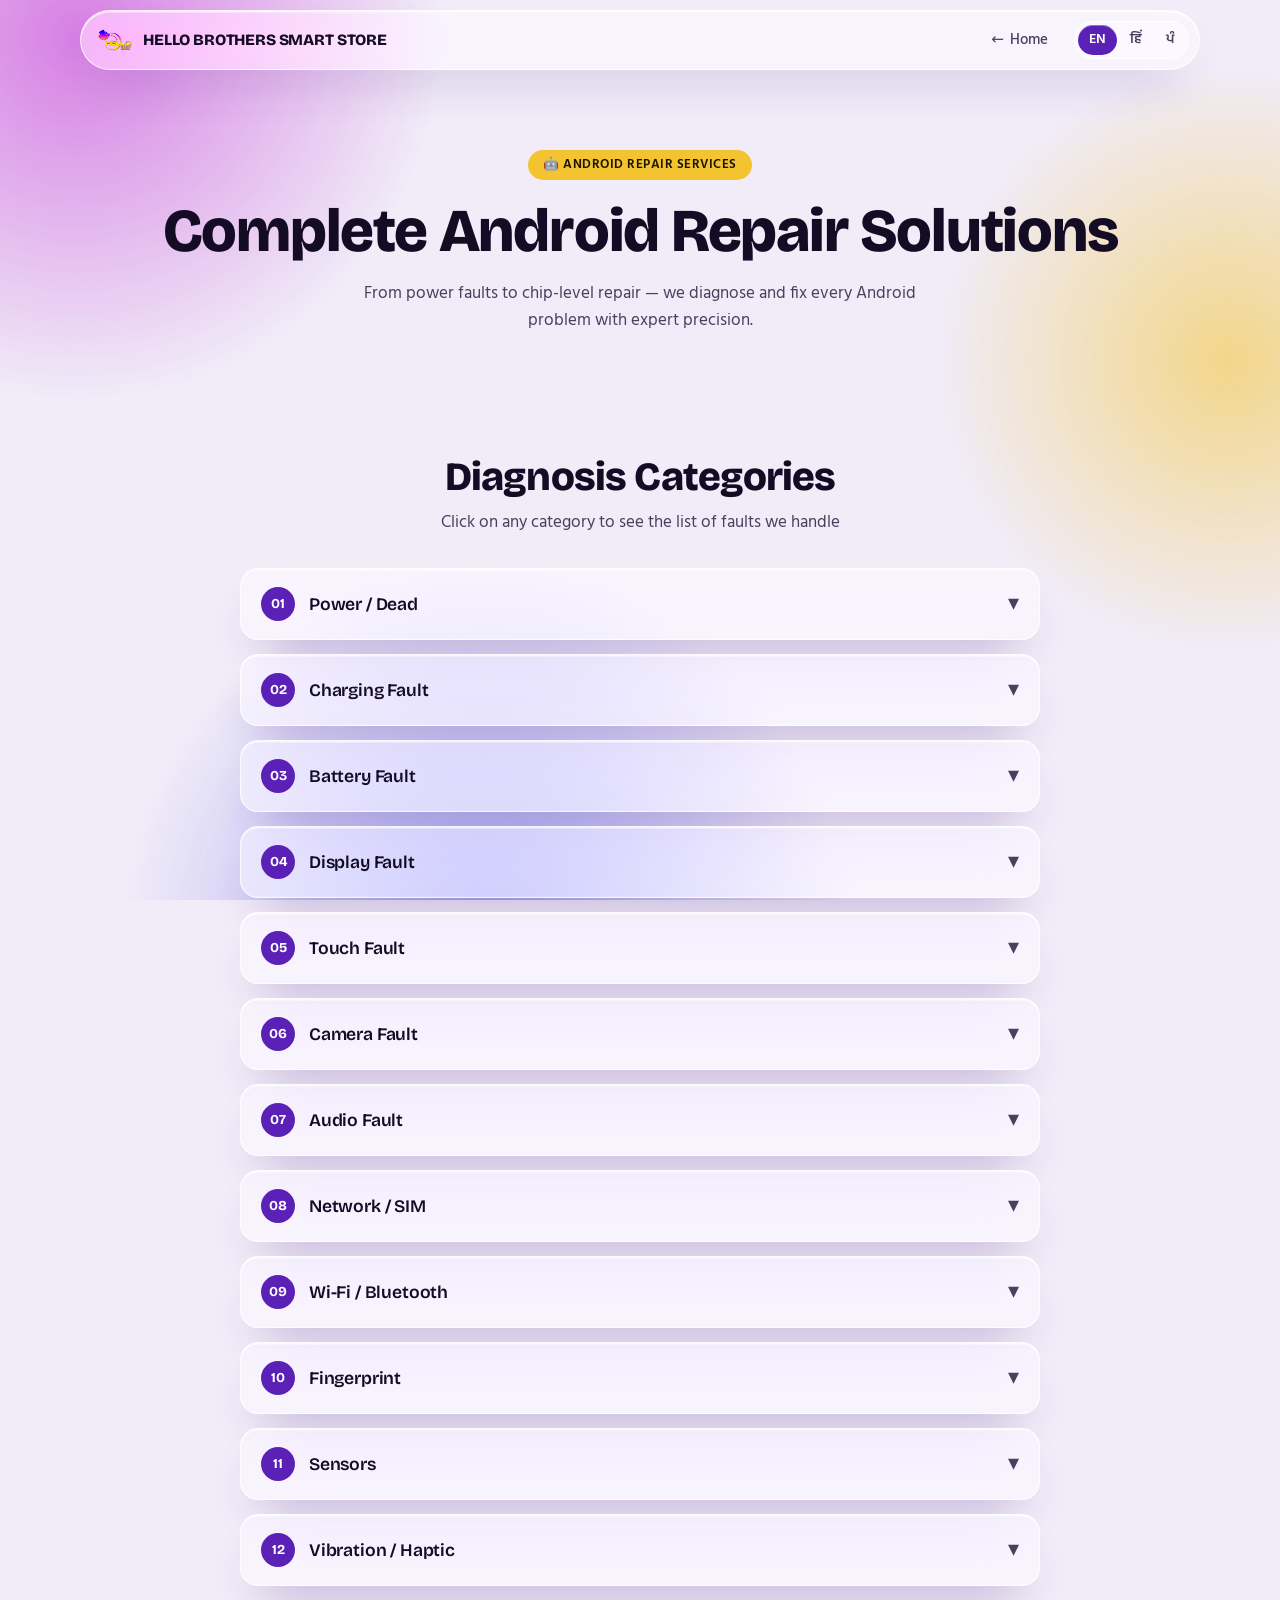
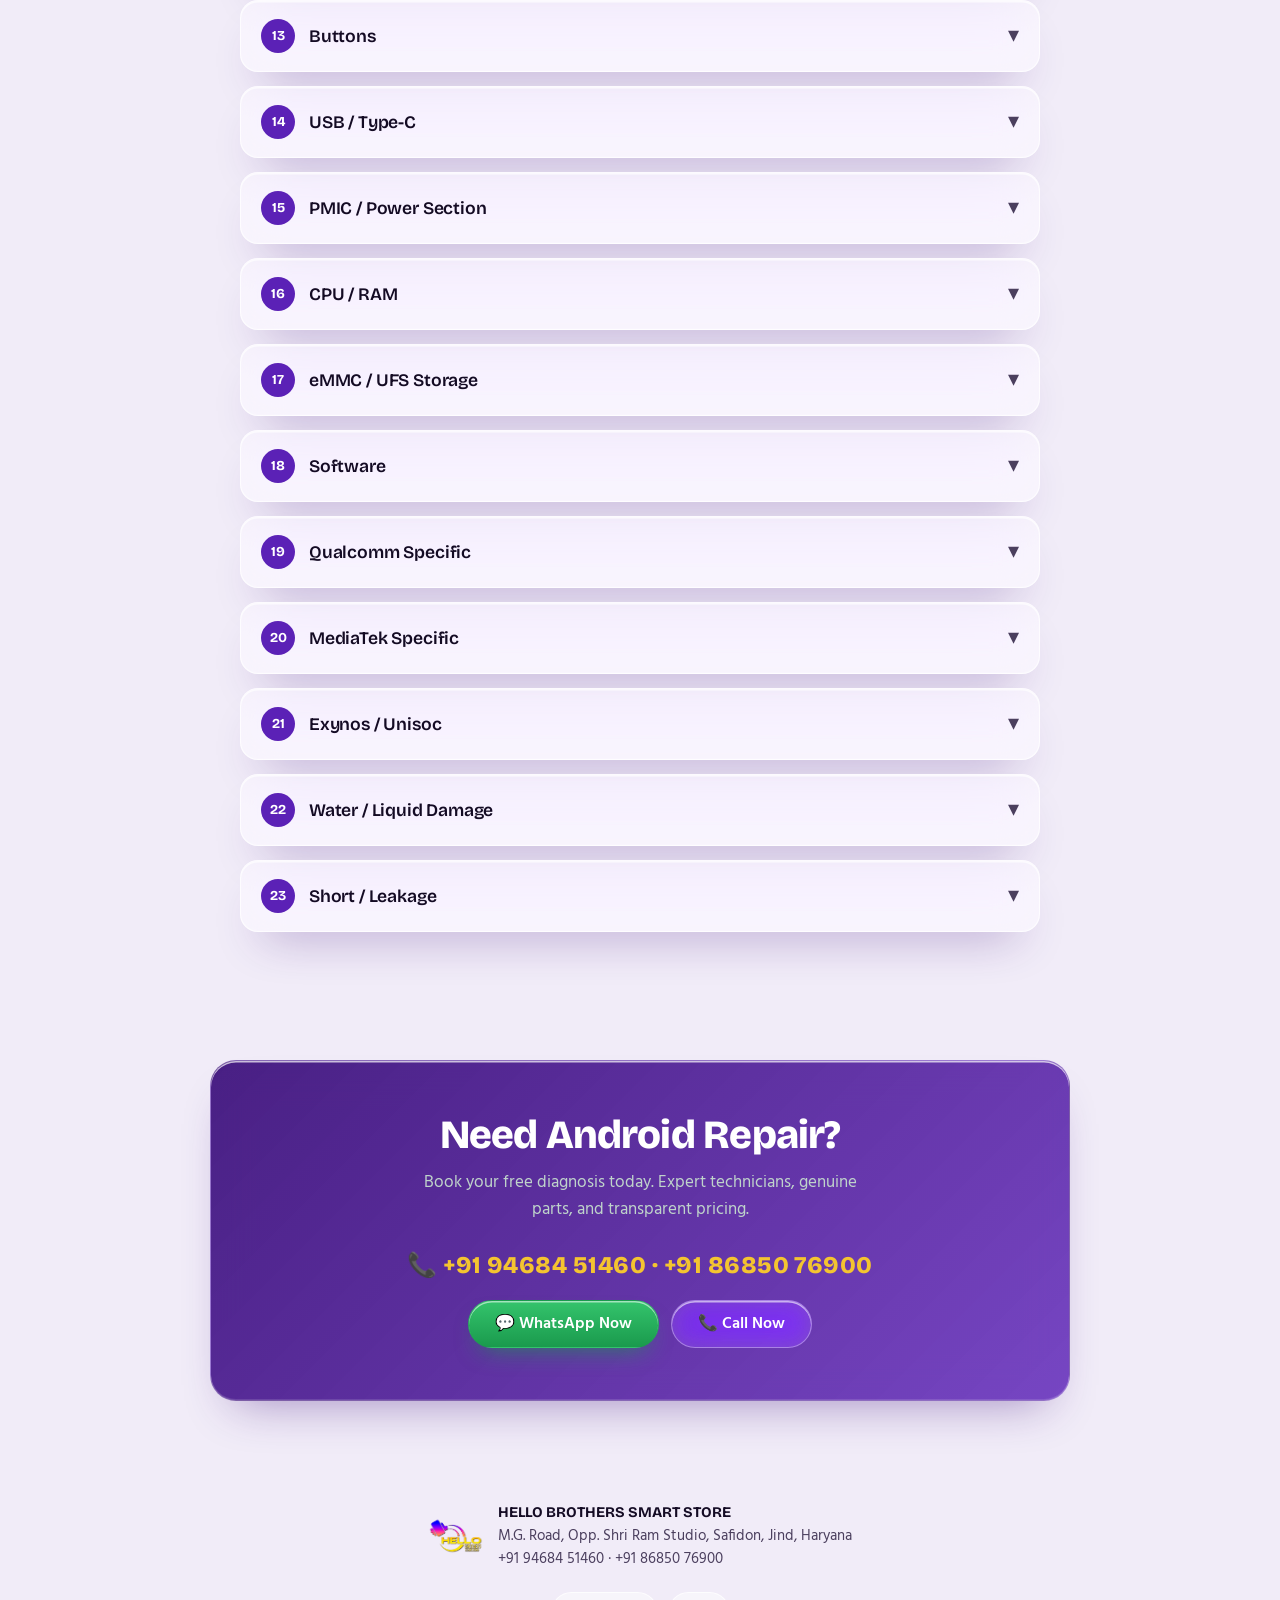
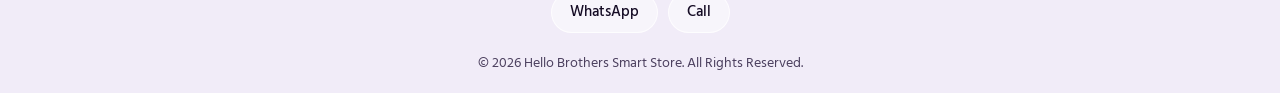
==== android-repair.html @ f12b34e3 "Hello Brothers Smart Store website Same style as shreesawriyasolutions.in, fully separate: own Supab" ====
<!DOCTYPE html>
<html lang="en">
<head>
<meta charset="UTF-8">
<meta name="viewport" content="width=device-width, initial-scale=1.0">

<!-- Primary SEO Meta Tags -->
<title>Android Phone Repair in Safidon | Hello Brothers Smart Store</title>
<meta name="description" content="Need Android phone repair in Safidon? We handle display, battery, motherboard, hardware and software issues at Hello Brothers Smart Store. Contact us today.">
<link rel="canonical" href="https://shreesawriyasolutions.github.io/hellobrothers-smartstore/android-repair.html">

<!-- Favicon & Icons -->
<link rel="icon" type="image/png" href="logo.png">
<link rel="apple-touch-icon" href="logo.png">

<!-- Open Graph / WhatsApp / Facebook Sharing -->
<meta property="og:type" content="website">
<meta property="og:site_name" content="Hello Brothers Smart Store">
<meta property="og:title" content="Android Phone Repair in Safidon | Hello Brothers Smart Store">
<meta property="og:description" content="Expert Android mobile repair in Safidon - Samsung, OnePlus, Xiaomi, Vivo, Oppo, Realme. Screen, battery, charging and chip-level motherboard fixes.">
<meta property="og:url" content="https://shreesawriyasolutions.github.io/hellobrothers-smartstore/android-repair.html">
<meta property="og:image" content="https://shreesawriyasolutions.github.io/hellobrothers-smartstore/logo.png">

<!-- Twitter Card -->
<meta name="twitter:card" content="summary_large_image">
<meta name="twitter:title" content="Android Phone Repair in Safidon | Hello Brothers Smart Store">
<meta name="twitter:description" content="Expert Android mobile repair in Safidon - Samsung, OnePlus, Xiaomi, Vivo, Oppo, Realme. Screen, battery, charging and chip-level motherboard fixes.">
<meta name="twitter:image" content="https://shreesawriyasolutions.github.io/hellobrothers-smartstore/logo.png">

<!-- LocalBusiness / Service Schema -->
<script type="application/ld+json">
{
  "@context": "https://schema.org",
  "@type": "LocalBusiness",
  "name": "Hello Brothers Smart Store",
  "url": "https://shreesawriyasolutions.github.io/hellobrothers-smartstore/android-repair.html",
  "logo": "https://shreesawriyasolutions.github.io/hellobrothers-smartstore/logo.png",
  "image": "https://shreesawriyasolutions.github.io/hellobrothers-smartstore/logo.png",
  "telephone": ["+919468451460", "+918685076900"],
  "description": "Professional Android smartphone repair in Safidon, Haryana. Specialising in AMOLED displays, battery replacements, charging ports, PMIC, CPU reballing, and chip-level motherboard repair for all Android brands.",
  "address": {
    "@type": "PostalAddress",
    "streetAddress": "M.G. Road, Opp. Shri Ram Studio",
    "addressLocality": "Safidon",
    "addressRegion": "Haryana",
    "addressCountry": "IN"
  },
  "openingHoursSpecification": [{
    "@type": "OpeningHoursSpecification",
    "dayOfWeek": ["Monday","Tuesday","Wednesday","Thursday","Friday","Saturday","Sunday"],
    "opens": "09:00",
    "closes": "20:00"
  }],
  "hasMap": "https://www.google.com/maps/search/?api=1&query=Hello%20Brothers%20Smart%20Store%20MG%20Road%20Safidon"
}
</script>

<link rel="preconnect" href="https://fonts.googleapis.com">
<link rel="preconnect" href="https://fonts.gstatic.com" crossorigin>
<link href="https://fonts.googleapis.com/css2?family=Bricolage+Grotesque:opsz,wght@12..96,600;12..96,800&family=Hind:wght@400;500;600&family=Noto+Sans+Gurmukhi:wght@400;600&display=swap" rel="stylesheet">
<link rel="stylesheet" href="theme.css">
<link rel="stylesheet" href="site.css">
</head>
<body>

<!-- NAVBAR -->
<nav class="navbar">
  <a href="/" class="logo">
    <img src="logo.png" alt="Hello Brothers Smart Store">
    <span>HELLO BROTHERS SMART STORE</span>
  </a>
  <a href="/" class="back-btn">← <span data-en="Home" data-hi="होम" data-pa="ਹੋਮ">Home</span></a>
  <div class="lang-switcher">
    <button onclick="setLang('en')" id="btn-en" class="lang-btn active">EN</button>
    <button onclick="setLang('hi')" id="btn-hi" class="lang-btn">हिं</button>
    <button onclick="setLang('pa')" id="btn-pa" class="lang-btn">ਪੰ</button>
  </div>
</nav>

<!-- HERO -->
<div class="hero">
  <span class="tag" data-en="🤖 ANDROID REPAIR SERVICES" data-hi="🤖 एंड्रॉयड रिपेयर सेवाएं" data-pa="🤖 ਐਂਡਰਾਇਡ ਰਿਪੇਅਰ ਸੇਵਾਵਾਂ">🤖 ANDROID REPAIR SERVICES</span>
  <h1 data-en="Complete Android Repair Solutions" data-hi="संपूर्ण एंड्रॉयड रिपेयर समाधान" data-pa="ਸੰਪੂਰਨ ਐਂਡਰਾਇਡ ਰਿਪੇਅਰ ਹੱਲ">Complete Android Repair Solutions</h1>
  <p data-en="From power faults to chip-level repair — we diagnose and fix every Android problem with expert precision." data-hi="पावर फॉल्ट से लेकर चिप-लेवल रिपेयर तक — हम हर एंड्रॉयड समस्या का निदान और समाधान विशेषज्ञ सटीकता से करते हैं।" data-pa="ਪਾਵਰ ਫਾਲਟ ਤੋਂ ਲੈ ਕੇ ਚਿਪ-ਲੈਵਲ ਰਿਪੇਅਰ ਤੱਕ — ਅਸੀਂ ਹਰ ਐਂਡਰਾਇਡ ਸਮੱਸਿਆ ਦਾ ਨਿਦਾਨ ਅਤੇ ਹੱਲ ਮਾਹਿਰ ਸ਼ੁੱਧਤਾ ਨਾਲ ਕਰਦੇ ਹਾਂ।">From power faults to chip-level repair — we diagnose and fix every Android problem with expert precision.</p>
</div>

<!-- DIAGNOSIS ACCORDION -->
<section>
  <h2 class="section-title" data-en="Diagnosis Categories" data-hi="डायग्नोसिस श्रेणियां" data-pa="ਡਾਇਗਨੋਸਿਸ ਸ਼੍ਰੇਣੀਆਂ">Diagnosis Categories</h2>
  <p class="section-sub" data-en="Click on any category to see the list of faults we handle" data-hi="किसी भी श्रेणी पर क्लिक करें और देखें कि हम कौन-कौन से फॉल्ट ठीक करते हैं" data-pa="ਕਿਸੇ ਵੀ ਸ਼੍ਰੇਣੀ 'ਤੇ ਕਲਿੱਕ ਕਰੋ ਅਤੇ ਦੇਖੋ ਕਿ ਅਸੀਂ ਕਿਹੜੇ ਫਾਲਟ ਠੀਕ ਕਰਦੇ ਹਾਂ">Click on any category to see the list of faults we handle</p>
  <div class="accordion-container">

    <!-- 1. POWER / DEAD -->
    <div class="acc-item">
      <div class="acc-header" onclick="toggleAcc(this)">
        <span class="acc-num">01</span>
        <h3 data-en="Power / Dead" data-hi="पावर / डेड" data-pa="ਪਾਵਰ / ਡੈੱਡ">Power / Dead</h3>
        <span class="acc-arrow">▼</span>
      </div>
      <div class="acc-body">
        <div class="acc-body-inner">
          <ul>
            <li data-en="Completely dead" data-hi="बिल्कुल डेड" data-pa="ਬਿਲਕੁਲ ਡੈੱਡ">Completely dead</li>
            <li data-en="No response on power button" data-hi="पावर बटन पर कोई रिस्पॉन्स नहीं" data-pa="ਪਾਵਰ ਬਟਨ 'ਤੇ ਕੋਈ ਜਵਾਬ ਨਹੀਂ">No response on power button</li>
            <li data-en="0.000A current" data-hi="0.000A करंट" data-pa="0.000A ਕਰੰਟ">0.000A current</li>
            <li data-en="High current" data-hi="हाई करंट" data-pa="ਹਾਈ ਕਰੰਟ">High current</li>
            <li data-en="Powers on then immediately off" data-hi="पावर-ऑन होकर तुरंत बंद" data-pa="ਪਾਵਰ-ਆਨ ਹੋ ਕੇ ਤੁਰੰਤ ਬੰਦ">Powers on then immediately off</li>
            <li data-en="Auto restart" data-hi="ऑटो रीस्टार्ट" data-pa="ਆਟੋ ਰੀਸਟਾਰਟ">Auto restart</li>
            <li data-en="Boot loop" data-hi="बूट लूप" data-pa="ਬੂਟ ਲੂਪ">Boot loop</li>
            <li data-en="Stuck on logo" data-hi="लोगो पर अटकना" data-pa="ਲੋਗੋ 'ਤੇ ਅਟਕਣਾ">Stuck on logo</li>
            <li data-en="Qualcomm 9008 / EDL mode" data-hi="क्वालकॉम 9008 / EDL मोड" data-pa="ਕੁਆਲਕਾਮ 9008 / EDL ਮੋਡ">Qualcomm 9008 / EDL mode</li>
            <li data-en="MTK BROM/Preloader fault" data-hi="MTK BROM/Preloader फॉल्ट" data-pa="MTK BROM/Preloader ਫਾਲਟ">MTK BROM/Preloader fault</li>
          </ul>
          <a href="https://wa.me/919468451460?text=Namaste%20Hello%20Brothers%20Smart%20Store%2C%20mujhe%20Android%20Power%20%2F%20Dead%20repair%20ke%20liye%20booking%20karni%20hai." target="_blank" class="book-btn" data-en="💬 Book Now" data-hi="💬 बुक करें" data-pa="💬 ਬੁੱਕ ਕਰੋ">💬 Book Now</a>
        </div>
      </div>
    </div>

    <!-- 2. CHARGING -->
    <div class="acc-item">
      <div class="acc-header" onclick="toggleAcc(this)">
        <span class="acc-num">02</span>
        <h3 data-en="Charging Fault" data-hi="चार्जिंग फॉल्ट" data-pa="ਚਾਰਜਿੰਗ ਫਾਲਟ">Charging Fault</h3>
        <span class="acc-arrow">▼</span>
      </div>
      <div class="acc-body">
        <div class="acc-body-inner">
          <ul>
            <li data-en="Not charging" data-hi="चार्जिंग नहीं" data-pa="ਚਾਰਜਿੰਗ ਨਹੀਂ">Not charging</li>
            <li data-en="Slow charging" data-hi="स्लो चार्जिंग" data-pa="ਹੌਲੀ ਚਾਰਜਿੰਗ">Slow charging</li>
            <li data-en="Fast charging not working" data-hi="फास्ट चार्जिंग नहीं" data-pa="ਫਾਸਟ ਚਾਰਜਿੰਗ ਨਹੀਂ">Fast charging not working</li>
            <li data-en="Charging % not increasing" data-hi="चार्जिंग प्रतिशत नहीं बढ़ना" data-pa="ਚਾਰਜਿੰਗ ਪ੍ਰਤੀਸ਼ਤ ਨਹੀਂ ਵਧਣਾ">Charging % not increasing</li>
            <li data-en="Shows charging but no current" data-hi="चार्जिंग दिखती है लेकिन करंट नहीं" data-pa="ਚਾਰਜਿੰਗ ਦਿਖਦੀ ਹੈ ਪਰ ਕਰੰਟ ਨਹੀਂ">Shows charging but no current</li>
            <li data-en="PC not detecting" data-hi="PC डिटेक्ट नहीं" data-pa="PC ਡਿਟੈਕਟ ਨਹੀਂ">PC not detecting</li>
            <li data-en="USB data not working" data-hi="USB डेटा काम नहीं" data-pa="USB ਡੇਟਾ ਕੰਮ ਨਹੀਂ">USB data not working</li>
            <li data-en="Charging IC / Type-C section fault" data-hi="चार्जिंग IC / Type-C सेक्शन फॉल्ट" data-pa="ਚਾਰਜਿੰਗ IC / Type-C ਸੈਕਸ਼ਨ ਫਾਲਟ">Charging IC / Type-C section fault</li>
          </ul>
          <a href="https://wa.me/919468451460?text=Namaste%20Hello%20Brothers%20Smart%20Store%2C%20mujhe%20Android%20Charging%20repair%20ke%20liye%20booking%20karni%20hai." target="_blank" class="book-btn">💬 Book Now</a>
        </div>
      </div>
    </div>

    <!-- 3. BATTERY -->
    <div class="acc-item">
      <div class="acc-header" onclick="toggleAcc(this)">
        <span class="acc-num">03</span>
        <h3 data-en="Battery Fault" data-hi="बैटरी फॉल्ट" data-pa="ਬੈਟਰੀ ਫਾਲਟ">Battery Fault</h3>
        <span class="acc-arrow">▼</span>
      </div>
      <div class="acc-body">
        <div class="acc-body-inner">
          <ul>
            <li data-en="Battery drains quickly" data-hi="बैटरी जल्दी खत्म" data-pa="ਬੈਟਰੀ ਜਲਦੀ ਖਤਮ">Battery drains quickly</li>
            <li data-en="Battery percentage jump" data-hi="बैटरी प्रतिशत जंप" data-pa="ਬੈਟਰੀ ਪ੍ਰਤੀਸ਼ਤ ਜੰਪ">Battery percentage jump</li>
            <li data-en="Stuck at 0%/1%" data-hi="0%/1% पर अटकना" data-pa="0%/1% 'ਤੇ ਅਟਕਣਾ">Stuck at 0%/1%</li>
            <li data-en="Battery not charging" data-hi="बैटरी चार्ज नहीं" data-pa="ਬੈਟਰੀ ਚਾਰਜ ਨਹੀਂ">Battery not charging</li>
            <li data-en="Battery heating" data-hi="बैटरी गर्म होना" data-pa="ਬੈਟਰੀ ਗਰਮ ਹੋਣਾ">Battery heating</li>
            <li data-en="Battery not detected" data-hi="बैटरी डिटेक्ट नहीं" data-pa="ਬੈਟਰੀ ਡਿਟੈਕਟ ਨਹੀਂ">Battery not detected</li>
          </ul>
          <a href="https://wa.me/919468451460?text=Namaste%20Hello%20Brothers%20Smart%20Store%2C%20mujhe%20Android%20Battery%20repair%20ke%20liye%20booking%20karni%20hai." target="_blank" class="book-btn">💬 Book Now</a>
        </div>
      </div>
    </div>

    <!-- 4. DISPLAY -->
    <div class="acc-item">
      <div class="acc-header" onclick="toggleAcc(this)">
        <span class="acc-num">04</span>
        <h3 data-en="Display Fault" data-hi="डिस्प्ले फॉल्ट" data-pa="ਡਿਸਪਲੇ ਫਾਲਟ">Display Fault</h3>
        <span class="acc-arrow">▼</span>
      </div>
      <div class="acc-body">
        <div class="acc-body-inner">
          <ul>
            <li data-en="Display black" data-hi="डिस्प्ले ब्लैक" data-pa="ਡਿਸਪਲੇ ਬਲੈਕ">Display black</li>
            <li data-en="White screen" data-hi="व्हाइट स्क्रीन" data-pa="ਵਾਈਟ ਸਕਰੀਨ">White screen</li>
            <li data-en="Green/Pink lines" data-hi="ग्रीन/पिंक लाइन्स" data-pa="ਗ੍ਰੀਨ/ਪਿੰਕ ਲਾਈਨਾਂ">Green/Pink lines</li>
            <li data-en="Flickering" data-hi="फ्लिकरिंग" data-pa="ਫਲਿਕਰਿੰਗ">Flickering</li>
            <li data-en="No backlight" data-hi="बैकलाइट नहीं" data-pa="ਬੈਕਲਾਈਟ ਨਹੀਂ">No backlight</li>
            <li data-en="Dim display" data-hi="डिम डिस्प्ले" data-pa="ਡਿਮ ਡਿਸਪਲੇ">Dim display</li>
            <li data-en="Spots on display" data-hi="डिस्प्ले में स्पॉट्स" data-pa="ਡਿਸਪਲੇ ਵਿੱਚ ਸਪਾਟਸ">Spots on display</li>
            <li data-en="Display connector/line fault" data-hi="डिस्प्ले कनेक्टर/लाइन फॉल्ट" data-pa="ਡਿਸਪਲੇ ਕਨੈਕਟਰ/ਲਾਈਨ ਫਾਲਟ">Display connector/line fault</li>
          </ul>
          <a href="https://wa.me/919468451460?text=Namaste%20Hello%20Brothers%20Smart%20Store%2C%20mujhe%20Android%20Display%20repair%20ke%20liye%20booking%20karni%20hai." target="_blank" class="book-btn">💬 Book Now</a>
        </div>
      </div>
    </div>

    <!-- 5. TOUCH -->
    <div class="acc-item">
      <div class="acc-header" onclick="toggleAcc(this)">
        <span class="acc-num">05</span>
        <h3 data-en="Touch Fault" data-hi="टच फॉल्ट" data-pa="ਟੱਚ ਫਾਲਟ">Touch Fault</h3>
        <span class="acc-arrow">▼</span>
      </div>
      <div class="acc-body">
        <div class="acc-body-inner">
          <ul>
            <li data-en="Touch completely dead" data-hi="टच पूरी तरह डेड" data-pa="ਟੱਚ ਪੂਰੀ ਤਰ੍ਹਾਂ ਡੈੱਡ">Touch completely dead</li>
            <li data-en="Partial touch" data-hi="आंशिक टच" data-pa="ਅੰਸ਼ਿਕ ਟੱਚ">Partial touch</li>
            <li data-en="Ghost touch" data-hi="घोस्ट टच" data-pa="ਘੋਸਟ ਟੱਚ">Ghost touch</li>
            <li data-en="Touch automatically working" data-hi="टच स्वतः चलना" data-pa="ਟੱਚ ਆਪਣੇ ਆਪ ਚੱਲਣਾ">Touch automatically working</li>
            <li data-en="Touch intermittent" data-hi="टच रुक-रुक कर" data-pa="ਟੱਚ ਰੁਕ-ਰੁਕ ਕੇ">Touch intermittent</li>
            <li data-en="Touch IC/line fault" data-hi="टच IC/लाइन फॉल्ट" data-pa="ਟੱਚ IC/ਲਾਈਨ ਫਾਲਟ">Touch IC/line fault</li>
          </ul>
          <a href="https://wa.me/919468451460?text=Namaste%20Hello%20Brothers%20Smart%20Store%2C%20mujhe%20Android%20Touch%20repair%20ke%20liye%20booking%20karni%20hai." target="_blank" class="book-btn">💬 Book Now</a>
        </div>
      </div>
    </div>

    <!-- 6. CAMERA -->
    <div class="acc-item">
      <div class="acc-header" onclick="toggleAcc(this)">
        <span class="acc-num">06</span>
        <h3 data-en="Camera Fault" data-hi="कैमरा फॉल्ट" data-pa="ਕੈਮਰਾ ਫਾਲਟ">Camera Fault</h3>
        <span class="acc-arrow">▼</span>
      </div>
      <div class="acc-body">
        <div class="acc-body-inner">
          <ul>
            <li data-en="Front camera black" data-hi="फ्रंट कैमरा ब्लैक" data-pa="ਫਰੰਟ ਕੈਮਰਾ ਬਲੈਕ">Front camera black</li>
            <li data-en="Rear camera black" data-hi="रियर कैमरा ब्लैक" data-pa="ਰੀਅਰ ਕੈਮਰਾ ਬਲੈਕ">Rear camera black</li>
            <li data-en="Camera crash" data-hi="कैमरा क्रैश" data-pa="ਕੈਮਰਾ ਕ੍ਰੈਸ਼">Camera crash</li>
            <li data-en="Focus not working" data-hi="फोकस नहीं" data-pa="ਫੋਕਸ ਨਹੀਂ">Focus not working</li>
            <li data-en="OIS problem" data-hi="OIS समस्या" data-pa="OIS ਸਮੱਸਿਆ">OIS problem</li>
            <li data-en="Camera shaking" data-hi="कैमरा शेक" data-pa="ਕੈਮਰਾ ਸ਼ੇਕ">Camera shaking</li>
            <li data-en="Flash not working" data-hi="फ्लैश नहीं" data-pa="ਫਲੈਸ਼ ਨਹੀਂ">Flash not working</li>
            <li data-en="Restart on opening camera" data-hi="कैमरा खोलते ही रीस्टार्ट" data-pa="ਕੈਮਰਾ ਖੋਲ੍ਹਦੇ ਹੀ ਰੀਸਟਾਰਟ">Restart on opening camera</li>
          </ul>
          <a href="https://wa.me/919468451460?text=Namaste%20Hello%20Brothers%20Smart%20Store%2C%20mujhe%20Android%20Camera%20repair%20ke%20liye%20booking%20karni%20hai." target="_blank" class="book-btn">💬 Book Now</a>
        </div>
      </div>
    </div>

    <!-- 7. AUDIO -->
    <div class="acc-item">
      <div class="acc-header" onclick="toggleAcc(this)">
        <span class="acc-num">07</span>
        <h3 data-en="Audio Fault" data-hi="ऑडियो फॉल्ट" data-pa="ਆਡੀਓ ਫਾਲਟ">Audio Fault</h3>
        <span class="acc-arrow">▼</span>
      </div>
      <div class="acc-body">
        <div class="acc-body-inner">
          <ul>
            <li data-en="Speaker dead" data-hi="स्पीकर डेड" data-pa="ਸਪੀਕਰ ਡੈੱਡ">Speaker dead</li>
            <li data-en="Earpiece dead" data-hi="ईयरपीस डेड" data-pa="ਈਅਰਪੀਸ ਡੈੱਡ">Earpiece dead</li>
            <li data-en="Mic dead" data-hi="माइक डेड" data-pa="ਮਾਈਕ ਡੈੱਡ">Mic dead</li>
            <li data-en="No voice during call" data-hi="कॉल में आवाज नहीं" data-pa="ਕਾਲ ਵਿੱਚ ਆਵਾਜ਼ ਨਹੀਂ">No voice during call</li>
            <li data-en="No voice in recording" data-hi="रिकॉर्डिंग में आवाज नहीं" data-pa="ਰਿਕਾਰਡਿੰਗ ਵਿੱਚ ਆਵਾਜ਼ ਨਹੀਂ">No voice in recording</li>
            <li data-en="Headphone/USB audio problem" data-hi="हेडफोन/USB ऑडियो समस्या" data-pa="ਹੈੱਡਫੋਨ/USB ਆਡੀਓ ਸਮੱਸਿਆ">Headphone/USB audio problem</li>
            <li data-en="Audio IC/codec fault" data-hi="ऑडियो IC/codec फॉल्ट" data-pa="ਆਡੀਓ IC/codec ਫਾਲਟ">Audio IC/codec fault</li>
          </ul>
          <a href="https://wa.me/919468451460?text=Namaste%20Hello%20Brothers%20Smart%20Store%2C%20mujhe%20Android%20Audio%20repair%20ke%20liye%20booking%20karni%20hai." target="_blank" class="book-btn">💬 Book Now</a>
        </div>
      </div>
    </div>

    <!-- 8. NETWORK / SIM -->
    <div class="acc-item">
      <div class="acc-header" onclick="toggleAcc(this)">
        <span class="acc-num">08</span>
        <h3 data-en="Network / SIM" data-hi="नेटवर्क / SIM" data-pa="ਨੈੱਟਵਰਕ / SIM">Network / SIM</h3>
        <span class="acc-arrow">▼</span>
      </div>
      <div class="acc-body">
        <div class="acc-body-inner">
          <ul>
            <li data-en="No Service" data-hi="नो सर्विस" data-pa="ਨੋ ਸਰਵਿਸ">No Service</li>
            <li data-en="Emergency calls only" data-hi="केवल इमरजेंसी कॉल" data-pa="ਸਿਰਫ ਐਮਰਜੈਂਸੀ ਕਾਲਾਂ">Emergency calls only</li>
            <li data-en="SIM not detected" data-hi="SIM डिटेक्ट नहीं" data-pa="SIM ਡਿਟੈਕਟ ਨਹੀਂ">SIM not detected</li>
            <li data-en="IMEI null" data-hi="IMEI null" data-pa="IMEI null">IMEI null</li>
            <li data-en="IMEI 0" data-hi="IMEI 0" data-pa="IMEI 0">IMEI 0</li>
            <li data-en="Baseband unknown" data-hi="बेसबैंड unknown" data-pa="ਬੇਸਬੈਂਡ unknown">Baseband unknown</li>
            <li data-en="Network drop" data-hi="नेटवर्क ड्रॉप" data-pa="ਨੈੱਟਵਰਕ ਡਰਾਪ">Network drop</li>
            <li data-en="No 4G/5G" data-hi="4G/5G नहीं" data-pa="4G/5G ਨਹੀਂ">No 4G/5G</li>
            <li data-en="Weak signal" data-hi="कमजोर सिग्नल" data-pa="ਕਮਜ਼ੋਰ ਸਿਗਨਲ">Weak signal</li>
          </ul>
          <a href="https://wa.me/919468451460?text=Namaste%20Hello%20Brothers%20Smart%20Store%2C%20mujhe%20Android%20Network%20repair%20ke%20liye%20booking%20karni%20hai." target="_blank" class="book-btn">💬 Book Now</a>
        </div>
      </div>
    </div>

    <!-- 9. WIFI / BLUETOOTH -->
    <div class="acc-item">
      <div class="acc-header" onclick="toggleAcc(this)">
        <span class="acc-num">09</span>
        <h3 data-en="Wi-Fi / Bluetooth" data-hi="वाई-फाई / ब्लूटूथ" data-pa="ਵਾਈ-ਫਾਈ / ਬਲੂਟੁੱਥ">Wi-Fi / Bluetooth</h3>
        <span class="acc-arrow">▼</span>
      </div>
      <div class="acc-body">
        <div class="acc-body-inner">
          <ul>
            <li data-en="Wi-Fi not turning ON" data-hi="वाई-फाई ऑन नहीं" data-pa="ਵਾਈ-ਫਾਈ ਚਾਲੂ ਨਹੀਂ">Wi-Fi not turning ON</li>
            <li data-en="Wi-Fi greyed" data-hi="वाई-फाई ग्रे" data-pa="ਵਾਈ-ਫਾਈ ਗ੍ਰੇ">Wi-Fi greyed</li>
            <li data-en="Wi-Fi disconnect" data-hi="वाई-फाई डिसकनेक्ट" data-pa="ਵਾਈ-ਫਾਈ ਡਿਸਕਨੈਕਟ">Wi-Fi disconnect</li>
            <li data-en="Bluetooth not turning ON" data-hi="ब्लूटूथ ऑन नहीं" data-pa="ਬਲੂਟੁੱਥ ਚਾਲੂ ਨਹੀਂ">Bluetooth not turning ON</li>
            <li data-en="Bluetooth range low" data-hi="ब्लूटूथ रेंज कम" data-pa="ਬਲੂਟੁੱਥ ਰੇਂਜ ਘੱਟ">Bluetooth range low</li>
            <li data-en="Wi-Fi/Bluetooth IC/line fault" data-hi="वाई-फाई/ब्लूटूथ IC/लाइन फॉल्ट" data-pa="ਵਾਈ-ਫਾਈ/ਬਲੂਟੁੱਥ IC/ਲਾਈਨ ਫਾਲਟ">Wi-Fi/Bluetooth IC/line fault</li>
          </ul>
          <a href="https://wa.me/919468451460?text=Namaste%20Hello%20Brothers%20Smart%20Store%2C%20mujhe%20Android%20Wi-Fi%20repair%20ke%20liye%20booking%20karni%20hai." target="_blank" class="book-btn">💬 Book Now</a>
        </div>
      </div>
    </div>

    <!-- 10. FINGERPRINT -->
    <div class="acc-item">
      <div class="acc-header" onclick="toggleAcc(this)">
        <span class="acc-num">10</span>
        <h3 data-en="Fingerprint" data-hi="फिंगरप्रिंट" data-pa="ਫਿੰਗਰਪ੍ਰਿੰਟ">Fingerprint</h3>
        <span class="acc-arrow">▼</span>
      </div>
      <div class="acc-body">
        <div class="acc-body-inner">
          <ul>
            <li data-en="Fingerprint option missing" data-hi="फिंगरप्रिंट विकल्प गायब" data-pa="ਫਿੰਗਰਪ੍ਰਿੰਟ ਵਿਕਲਪ ਗਾਇਬ">Fingerprint option missing</li>
            <li data-en="Fingerprint enroll not working" data-hi="फिंगरप्रिंट enroll नहीं" data-pa="ਫਿੰਗਰਪ੍ਰਿੰਟ enroll ਨਹੀਂ">Fingerprint enroll not working</li>
            <li data-en="Fingerprint not working" data-hi="फिंगरप्रिंट काम नहीं" data-pa="ਫਿੰਗਰਪ੍ਰਿੰਟ ਕੰਮ ਨਹੀਂ">Fingerprint not working</li>
            <li data-en="Under-display fingerprint fault" data-hi="अंडर-डिस्प्ले फिंगरप्रिंट फॉल्ट" data-pa="ਅੰਡਰ-ਡਿਸਪਲੇ ਫਿੰਗਰਪ੍ਰਿੰਟ ਫਾਲਟ">Under-display fingerprint fault</li>
            <li data-en="Fingerprint flex/connector fault" data-hi="फिंगरप्रिंट फ्लेक्स/कनेक्टर फॉल्ट" data-pa="ਫਿੰਗਰਪ੍ਰਿੰਟ ਫਲੈਕਸ/ਕਨੈਕਟਰ ਫਾਲਟ">Fingerprint flex/connector fault</li>
          </ul>
          <a href="https://wa.me/919468451460?text=Namaste%20Hello%20Brothers%20Smart%20Store%2C%20mujhe%20Android%20Fingerprint%20repair%20ke%20liye%20booking%20karni%20hai." target="_blank" class="book-btn">💬 Book Now</a>
        </div>
      </div>
    </div>

    <!-- 11. SENSORS -->
    <div class="acc-item">
      <div class="acc-header" onclick="toggleAcc(this)">
        <span class="acc-num">11</span>
        <h3 data-en="Sensors" data-hi="सेंसर" data-pa="ਸੈਂਸਰ">Sensors</h3>
        <span class="acc-arrow">▼</span>
      </div>
      <div class="acc-body">
        <div class="acc-body-inner">
          <ul>
            <li data-en="Proximity" data-hi="प्रॉक्सिमिटी" data-pa="ਪ੍ਰਾਕਸੀਮਿਟੀ">Proximity</li>
            <li data-en="Light sensor" data-hi="लाइट सेंसर" data-pa="ਲਾਈਟ ਸੈਂਸਰ">Light sensor</li>
            <li data-en="Gyroscope" data-hi="जायरोस्कोप" data-pa="ਜਾਇਰੋਸਕੋਪ">Gyroscope</li>
            <li data-en="Accelerometer" data-hi="एक्सेलेरोमीटर" data-pa="ਐਕਸਲੇਰੋਮੀਟਰ">Accelerometer</li>
            <li data-en="Compass" data-hi="कम्पास" data-pa="ਕੰਪਾਸ">Compass</li>
            <li data-en="Magnetometer" data-hi="मैग्नेटोमीटर" data-pa="ਮੈਗਨੈਟੋਮੀਟਰ">Magnetometer</li>
            <li data-en="Barometer" data-hi="बैरोमीटर" data-pa="ਬੈਰੋਮੀਟਰ">Barometer</li>
            <li data-en="Hall sensor" data-hi="हॉल सेंसर" data-pa="ਹਾਲ ਸੈਂਸਰ">Hall sensor</li>
          </ul>
          <a href="https://wa.me/919468451460?text=Namaste%20Hello%20Brothers%20Smart%20Store%2C%20mujhe%20Android%20Sensor%20repair%20ke%20liye%20booking%20karni%20hai." target="_blank" class="book-btn">💬 Book Now</a>
        </div>
      </div>
    </div>

    <!-- 12. VIBRATION -->
    <div class="acc-item">
      <div class="acc-header" onclick="toggleAcc(this)">
        <span class="acc-num">12</span>
        <h3 data-en="Vibration / Haptic" data-hi="वाइब्रेशन / हैप्टिक" data-pa="ਵਾਈਬ੍ਰੇਸ਼ਨ / ਹੈਪਟਿਕ">Vibration / Haptic</h3>
        <span class="acc-arrow">▼</span>
      </div>
      <div class="acc-body">
        <div class="acc-body-inner">
          <ul>
            <li data-en="No vibration" data-hi="वाइब्रेशन नहीं" data-pa="ਵਾਈਬ੍ਰੇਸ਼ਨ ਨਹੀਂ">No vibration</li>
            <li data-en="Continuous vibration" data-hi="लगातार वाइब्रेशन" data-pa="ਲਗਾਤਾਰ ਵਾਈਬ੍ਰੇਸ਼ਨ">Continuous vibration</li>
            <li data-en="Vibration weak" data-hi="वाइब्रेशन कमजोर" data-pa="ਵਾਈਬ੍ਰੇਸ਼ਨ ਕਮਜ਼ੋਰ">Vibration weak</li>
            <li data-en="Motor/flex/driver fault" data-hi="मोटर/फ्लेक्स/ड्राइवर फॉल्ट" data-pa="ਮੋਟਰ/ਫਲੈਕਸ/ਡਰਾਈਵਰ ਫਾਲਟ">Motor/flex/driver fault</li>
          </ul>
          <a href="https://wa.me/919468451460?text=Namaste%20Hello%20Brothers%20Smart%20Store%2C%20mujhe%20Android%20Vibration%20repair%20ke%20liye%20booking%20karni%20hai." target="_blank" class="book-btn">💬 Book Now</a>
        </div>
      </div>
    </div>

    <!-- 13. BUTTONS -->
    <div class="acc-item">
      <div class="acc-header" onclick="toggleAcc(this)">
        <span class="acc-num">13</span>
        <h3 data-en="Buttons" data-hi="बटन" data-pa="ਬਟਨ">Buttons</h3>
        <span class="acc-arrow">▼</span>
      </div>
      <div class="acc-body">
        <div class="acc-body-inner">
          <ul>
            <li data-en="Power button" data-hi="पावर बटन" data-pa="ਪਾਵਰ ਬਟਨ">Power button</li>
            <li data-en="Volume +/−" data-hi="वॉल्यूम +/−" data-pa="ਵਾਲੀਅਮ +/−">Volume +/−</li>
            <li data-en="Home button" data-hi="होम बटन" data-pa="ਹੋਮ ਬਟਨ">Home button</li>
            <li data-en="Fingerprint button" data-hi="फिंगरप्रिंट बटन" data-pa="ਫਿੰਗਰਪ੍ਰਿੰਟ ਬਟਨ">Fingerprint button</li>
            <li data-en="Flex/connector/line fault" data-hi="फ्लेक्स/कनेक्टर/लाइन फॉल्ट" data-pa="ਫਲੈਕਸ/ਕਨੈਕਟਰ/ਲਾਈਨ ਫਾਲਟ">Flex/connector/line fault</li>
          </ul>
          <a href="https://wa.me/919468451460?text=Namaste%20Hello%20Brothers%20Smart%20Store%2C%20mujhe%20Android%20Button%20repair%20ke%20liye%20booking%20karni%20hai." target="_blank" class="book-btn">💬 Book Now</a>
        </div>
      </div>
    </div>

    <!-- 14. USB / TYPE-C -->
    <div class="acc-item">
      <div class="acc-header" onclick="toggleAcc(this)">
        <span class="acc-num">14</span>
        <h3 data-en="USB / Type-C" data-hi="USB / Type-C" data-pa="USB / Type-C">USB / Type-C</h3>
        <span class="acc-arrow">▼</span>
      </div>
      <div class="acc-body">
        <div class="acc-body-inner">
          <ul>
            <li data-en="Charging" data-hi="चार्जिंग" data-pa="ਚਾਰਜਿੰਗ">Charging</li>
            <li data-en="Data transfer" data-hi="डेटा ट्रांसफर" data-pa="ਡੇਟਾ ਟ੍ਰਾਂਸਫਰ">Data transfer</li>
            <li data-en="OTG" data-hi="OTG" data-pa="OTG">OTG</li>
            <li data-en="Fast charging" data-hi="फास्ट चार्जिंग" data-pa="ਫਾਸਟ ਚਾਰਜਿੰਗ">Fast charging</li>
            <li data-en="USB detection" data-hi="USB डिटेक्शन" data-pa="USB ਡਿਟੈਕਸ਼ਨ">USB detection</li>
            <li data-en="Type-C CC line" data-hi="Type-C CC लाइन" data-pa="Type-C CC ਲਾਈਨ">Type-C CC line</li>
            <li data-en="D+/D−" data-hi="D+/D−" data-pa="D+/D−">D+/D−</li>
            <li data-en="VBUS" data-hi="VBUS" data-pa="VBUS">VBUS</li>
            <li data-en="USB protection/IC" data-hi="USB प्रोटेक्शन/IC" data-pa="USB ਸੁਰੱਖਿਆ/IC">USB protection/IC</li>
          </ul>
          <a href="https://wa.me/919468451460?text=Namaste%20Hello%20Brothers%20Smart%20Store%2C%20mujhe%20Android%20USB%20repair%20ke%20liye%20booking%20karni%20hai." target="_blank" class="book-btn">💬 Book Now</a>
        </div>
      </div>
    </div>

    <!-- 15. PMIC / POWER SECTION -->
    <div class="acc-item">
      <div class="acc-header" onclick="toggleAcc(this)">
        <span class="acc-num">15</span>
        <h3 data-en="PMIC / Power Section" data-hi="PMIC / पावर सेक्शन" data-pa="PMIC / ਪਾਵਰ ਸੈਕਸ਼ਨ">PMIC / Power Section</h3>
        <span class="acc-arrow">▼</span>
      </div>
      <div class="acc-body">
        <div class="acc-body-inner">
          <ul>
            <li data-en="Dead phone" data-hi="डेड फोन" data-pa="ਡੈੱਡ ਫੋਨ">Dead phone</li>
            <li data-en="No boot" data-hi="नो बूट" data-pa="ਨੋ ਬੂਟ">No boot</li>
            <li data-en="Auto restart" data-hi="ऑटो रीस्टार्ट" data-pa="ਆਟੋ ਰੀਸਟਾਰਟ">Auto restart</li>
            <li data-en="High current" data-hi="हाई करंट" data-pa="ਹਾਈ ਕਰੰਟ">High current</li>
            <li data-en="Multiple voltage rails missing" data-hi="कई वोल्टेज रेल गायब" data-pa="ਕਈ ਵੋਲਟੇਜ ਰੇਲ ਗਾਇਬ">Multiple voltage rails missing</li>
            <li data-en="PMIC heating" data-hi="PMIC गर्म" data-pa="PMIC ਗਰਮ">PMIC heating</li>
            <li data-en="Shorted power rail" data-hi="शॉर्टेड पावर रेल" data-pa="ਸ਼ਾਰਟਡ ਪਾਵਰ ਰੇਲ">Shorted power rail</li>
          </ul>
          <a href="https://wa.me/919468451460?text=Namaste%20Hello%20Brothers%20Smart%20Store%2C%20mujhe%20Android%20PMIC%20repair%20ke%20liye%20booking%20karni%20hai." target="_blank" class="book-btn">💬 Book Now</a>
        </div>
      </div>
    </div>

    <!-- 16. CPU / RAM -->
    <div class="acc-item">
      <div class="acc-header" onclick="toggleAcc(this)">
        <span class="acc-num">16</span>
        <h3 data-en="CPU / RAM" data-hi="CPU / RAM" data-pa="CPU / RAM">CPU / RAM</h3>
        <span class="acc-arrow">▼</span>
      </div>
      <div class="acc-body">
        <div class="acc-body-inner">
          <ul>
            <li data-en="Dead" data-hi="डेड" data-pa="ਡੈੱਡ">Dead</li>
            <li data-en="Boot loop" data-hi="बूट लूप" data-pa="ਬੂਟ ਲੂਪ">Boot loop</li>
            <li data-en="Logo stuck" data-hi="लोगो अटकना" data-pa="ਲੋਗੋ ਅਟਕਣਾ">Logo stuck</li>
            <li data-en="Random restart" data-hi="रैंडम रीस्टार्ट" data-pa="ਰੈਂਡਮ ਰੀਸਟਾਰਟ">Random restart</li>
            <li data-en="No display" data-hi="नो डिस्प्ले" data-pa="ਨੋ ਡਿਸਪਲੇ">No display</li>
            <li data-en="CPU/RAM communication fault" data-hi="CPU/RAM कम्युनिकेशन फॉल्ट" data-pa="CPU/RAM ਕਮਿਊਨੀਕੇਸ਼ਨ ਫਾਲਟ">CPU/RAM communication fault</li>
          </ul>
          <a href="https://wa.me/919468451460?text=Namaste%20Hello%20Brothers%20Smart%20Store%2C%20mujhe%20Android%20CPU%20repair%20ke%20liye%20booking%20karni%20hai." target="_blank" class="book-btn">💬 Book Now</a>
        </div>
      </div>
    </div>

    <!-- 17. eMMC / UFS -->
    <div class="acc-item">
      <div class="acc-header" onclick="toggleAcc(this)">
        <span class="acc-num">17</span>
        <h3 data-en="eMMC / UFS Storage" data-hi="eMMC / UFS स्टोरेज" data-pa="eMMC / UFS ਸਟੋਰੇਜ">eMMC / UFS Storage</h3>
        <span class="acc-arrow">▼</span>
      </div>
      <div class="acc-body">
        <div class="acc-body-inner">
          <ul>
            <li data-en="Logo stuck" data-hi="लोगो अटकना" data-pa="ਲੋਗੋ ਅਟਕਣਾ">Logo stuck</li>
            <li data-en="No recovery" data-hi="रिकवरी नहीं" data-pa="ਰਿਕਵਰੀ ਨਹੀਂ">No recovery</li>
            <li data-en="Boot loop" data-hi="बूट लूप" data-pa="ਬੂਟ ਲੂਪ">Boot loop</li>
            <li data-en="Storage not detected" data-hi="स्टोरेज डिटेक्ट नहीं" data-pa="ਸਟੋਰੇਜ ਡਿਟੈਕਟ ਨਹੀਂ">Storage not detected</li>
            <li data-en="Software flash error" data-hi="सॉफ्टवेयर फ्लैश एरर" data-pa="ਸੌਫਟਵੇਅਰ ਫਲੈਸ਼ ਐਰਰ">Software flash error</li>
            <li data-en="Read/write failure" data-hi="रीड/राइट फेल" data-pa="ਰੀਡ/ਰਾਈਟ ਫੇਲ">Read/write failure</li>
            <li data-en="UFS/eMMC related dead" data-hi="UFS/eMMC संबंधी डेड" data-pa="UFS/eMMC ਸੰਬੰਧੀ ਡੈੱਡ">UFS/eMMC related dead</li>
          </ul>
          <a href="https://wa.me/919468451460?text=Namaste%20Hello%20Brothers%20Smart%20Store%2C%20mujhe%20Android%20eMMC%20UFS%20repair%20ke%20liye%20booking%20karni%20hai." target="_blank" class="book-btn">💬 Book Now</a>
        </div>
      </div>
    </div>

    <!-- 18. SOFTWARE -->
    <div class="acc-item">
      <div class="acc-header" onclick="toggleAcc(this)">
        <span class="acc-num">18</span>
        <h3 data-en="Software" data-hi="सॉफ्टवेयर" data-pa="ਸੌਫਟਵੇਅਰ">Software</h3>
        <span class="acc-arrow">▼</span>
      </div>
      <div class="acc-body">
        <div class="acc-body-inner">
          <ul>
            <li data-en="Boot loop" data-hi="बूट लूप" data-pa="ਬੂਟ ਲੂਪ">Boot loop</li>
            <li data-en="Stuck on logo" data-hi="लोगो पर अटकना" data-pa="ਲੋਗੋ 'ਤੇ ਅਟਕਣਾ">Stuck on logo</li>
            <li data-en="System crash" data-hi="सिस्टम क्रैश" data-pa="ਸਿਸਟਮ ਕ੍ਰੈਸ਼">System crash</li>
            <li data-en="Recovery mode" data-hi="रिकवरी मोड" data-pa="ਰਿਕਵਰੀ ਮੋਡ">Recovery mode</li>
            <li data-en="Fastboot mode" data-hi="फास्टबूट मोड" data-pa="ਫਾਸਟਬੂਟ ਮੋਡ">Fastboot mode</li>
            <li data-en="Firmware corruption" data-hi="फर्मवेयर करप्शन" data-pa="ਫਰਮਵੇਅਰ ਕਰਪਸ਼ਨ">Firmware corruption</li>
            <li data-en="Flashing error" data-hi="फ्लैशिंग एरर" data-pa="ਫਲੈਸ਼ਿੰਗ ਐਰਰ">Flashing error</li>
            <li data-en="FRP" data-hi="FRP" data-pa="FRP">FRP</li>
            <li data-en="OTA update failure" data-hi="OTA अपडेट फेल" data-pa="OTA ਅਪਡੇਟ ਫੇਲ">OTA update failure</li>
          </ul>
          <a href="https://wa.me/919468451460?text=Namaste%20Hello%20Brothers%20Smart%20Store%2C%20mujhe%20Android%20Software%20repair%20ke%20liye%20booking%20karni%20hai." target="_blank" class="book-btn">💬 Book Now</a>
        </div>
      </div>
    </div>

    <!-- 19. QUALCOMM SPECIFIC -->
    <div class="acc-item">
      <div class="acc-header" onclick="toggleAcc(this)">
        <span class="acc-num">19</span>
        <h3 data-en="Qualcomm Specific" data-hi="क्वालकॉम स्पेसिफिक" data-pa="ਕੁਆਲਕਾਮ ਸਪੈਸਿਫਿਕ">Qualcomm Specific</h3>
        <span class="acc-arrow">▼</span>
      </div>
      <div class="acc-body">
        <div class="acc-body-inner">
          <ul>
            <li data-en="EDL 9008" data-hi="EDL 9008" data-pa="EDL 9008">EDL 9008</li>
            <li data-en="Sahara error" data-hi="सहारा एरर" data-pa="ਸਹਾਰਾ ਐਰਰ">Sahara error</li>
            <li data-en="Firehose error" data-hi="फायरहोस एरर" data-pa="ਫਾਇਰਹੋਸ ਐਰਰ">Firehose error</li>
            <li data-en="Programmer error" data-hi="प्रोग्रामर एरर" data-pa="ਪ੍ਰੋਗਰਾਮਰ ਐਰਰ">Programmer error</li>
            <li data-en="RPMB" data-hi="RPMB" data-pa="RPMB">RPMB</li>
            <li data-en="UFS" data-hi="UFS" data-pa="UFS">UFS</li>
            <li data-en="PMIC" data-hi="PMIC" data-pa="PMIC">PMIC</li>
            <li data-en="AP/CP communication" data-hi="AP/CP कम्युनिकेशन" data-pa="AP/CP ਕਮਿਊਨੀਕੇਸ਼ਨ">AP/CP communication</li>
            <li data-en="Baseband" data-hi="बेसबैंड" data-pa="ਬੇਸਬੈਂਡ">Baseband</li>
          </ul>
          <a href="https://wa.me/919468451460?text=Namaste%20Hello%20Brothers%20Smart%20Store%2C%20mujhe%20Qualcomm%20Android%20repair%20ke%20liye%20booking%20karni%20hai." target="_blank" class="book-btn">💬 Book Now</a>
        </div>
      </div>
    </div>

    <!-- 20. MEDIATEK SPECIFIC -->
    <div class="acc-item">
      <div class="acc-header" onclick="toggleAcc(this)">
        <span class="acc-num">20</span>
        <h3 data-en="MediaTek Specific" data-hi="मीडियाटेक स्पेसिफिक" data-pa="ਮੀਡੀਆਟੈਕ ਸਪੈਸਿਫਿਕ">MediaTek Specific</h3>
        <span class="acc-arrow">▼</span>
      </div>
      <div class="acc-body">
        <div class="acc-body-inner">
          <ul>
            <li data-en="BROM mode" data-hi="BROM मोड" data-pa="BROM ਮੋਡ">BROM mode</li>
            <li data-en="Preloader" data-hi="प्रीलोडर" data-pa="ਪ੍ਰੀਲੋਡਰ">Preloader</li>
            <li data-en="BootROM" data-hi="बूटरोम" data-pa="ਬੂਟਰੋਮ">BootROM</li>
            <li data-en="DA error" data-hi="DA एरर" data-pa="DA ਐਰਰ">DA error</li>
            <li data-en="Auth error" data-hi="ऑथ एरर" data-pa="ਆਥ ਐਰਰ">Auth error</li>
            <li data-en="eMMC/UFS" data-hi="eMMC/UFS" data-pa="eMMC/UFS">eMMC/UFS</li>
            <li data-en="PMIC" data-hi="PMIC" data-pa="PMIC">PMIC</li>
            <li data-en="CPU power section" data-hi="CPU पावर सेक्शन" data-pa="CPU ਪਾਵਰ ਸੈਕਸ਼ਨ">CPU power section</li>
          </ul>
          <a href="https://wa.me/919468451460?text=Namaste%20Hello%20Brothers%20Smart%20Store%2C%20mujhe%20MediaTek%20Android%20repair%20ke%20liye%20booking%20karni%20hai." target="_blank" class="book-btn">💬 Book Now</a>
        </div>
      </div>
    </div>

    <!-- 21. EXYNOS / UNISOC -->
    <div class="acc-item">
      <div class="acc-header" onclick="toggleAcc(this)">
        <span class="acc-num">21</span>
        <h3 data-en="Exynos / Unisoc" data-hi="एक्सिनोस / यूनिसॉक" data-pa="ਐਕਸੀਨੋਸ / ਯੂਨੀਸੌਕ">Exynos / Unisoc</h3>
        <span class="acc-arrow">▼</span>
      </div>
      <div class="acc-body">
        <div class="acc-body-inner">
          <ul>
            <li data-en="Boot failure" data-hi="बूट फेल" data-pa="ਬੂਟ ਫੇਲ">Boot failure</li>
            <li data-en="Download mode" data-hi="डाउनलोड मोड" data-pa="ਡਾਊਨਲੋਡ ਮੋਡ">Download mode</li>
            <li data-en="Firmware failure" data-hi="फर्मवेयर फेल" data-pa="ਫਰਮਵੇਅਰ ਫੇਲ">Firmware failure</li>
            <li data-en="UFS/eMMC" data-hi="UFS/eMMC" data-pa="UFS/eMMC">UFS/eMMC</li>
            <li data-en="PMIC" data-hi="PMIC" data-pa="PMIC">PMIC</li>
            <li data-en="CPU power rails" data-hi="CPU पावर रेल" data-pa="CPU ਪਾਵਰ ਰੇਲ">CPU power rails</li>
            <li data-en="Communication faults" data-hi="कम्युनिकेशन फॉल्ट" data-pa="ਕਮਿਊਨੀਕੇਸ਼ਨ ਫਾਲਟ">Communication faults</li>
          </ul>
          <a href="https://wa.me/919468451460?text=Namaste%20Hello%20Brothers%20Smart%20Store%2C%20mujhe%20Exynos%20Unisoc%20repair%20ke%20liye%20booking%20karni%20hai." target="_blank" class="book-btn">💬 Book Now</a>
        </div>
      </div>
    </div>

    <!-- 22. WATER / LIQUID DAMAGE -->
    <div class="acc-item">
      <div class="acc-header" onclick="toggleAcc(this)">
        <span class="acc-num">22</span>
        <h3 data-en="Water / Liquid Damage" data-hi="वाटर / लिक्विड डैमेज" data-pa="ਪਾਣੀ / ਲਿਕਵਿਡ ਨੁਕਸਾਨ">Water / Liquid Damage</h3>
        <span class="acc-arrow">▼</span>
      </div>
      <div class="acc-body">
        <div class="acc-body-inner">
          <ul>
            <li data-en="Corrosion" data-hi="करोज़न" data-pa="ਖੋਰ">Corrosion</li>
            <li data-en="Short" data-hi="शॉर्ट" data-pa="ਸ਼ਾਰਟ">Short</li>
            <li data-en="No power" data-hi="नो पावर" data-pa="ਨੋ ਪਾਵਰ">No power</li>
            <li data-en="Charging fault" data-hi="चार्जिंग फॉल्ट" data-pa="ਚਾਰਜਿੰਗ ਫਾਲਟ">Charging fault</li>
            <li data-en="Display/touch failure" data-hi="डिस्प्ले/टच फेल" data-pa="ਡਿਸਪਲੇ/ਟੱਚ ਫੇਲ">Display/touch failure</li>
            <li data-en="Network failure" data-hi="नेटवर्क फेल" data-pa="ਨੈੱਟਵਰਕ ਫੇਲ">Network failure</li>
            <li data-en="Multiple functions dead" data-hi="कई फंक्शन डेड" data-pa="ਕਈ ਫੰਕਸ਼ਨ ਡੈੱਡ">Multiple functions dead</li>
          </ul>
          <a href="https://wa.me/919468451460?text=Namaste%20Hello%20Brothers%20Smart%20Store%2C%20mujhe%20Android%20Water%20Damage%20repair%20ke%20liye%20booking%20karni%20hai." target="_blank" class="book-btn">💬 Book Now</a>
        </div>
      </div>
    </div>

    <!-- 23. SHORT / LEAKAGE -->
    <div class="acc-item">
      <div class="acc-header" onclick="toggleAcc(this)">
        <span class="acc-num">23</span>
        <h3 data-en="Short / Leakage" data-hi="शॉर्ट / लीकेज" data-pa="ਸ਼ਾਰਟ / ਲੀਕੇਜ">Short / Leakage</h3>
        <span class="acc-arrow">▼</span>
      </div>
      <div class="acc-body">
        <div class="acc-body-inner">
          <ul>
            <li data-en="Main power short" data-hi="मेन पावर शॉर्ट" data-pa="ਮੇਨ ਪਾਵਰ ਸ਼ਾਰਟ">Main power short</li>
            <li data-en="VPH/VBAT short" data-hi="VPH/VBAT शॉर्ट" data-pa="VPH/VBAT ਸ਼ਾਰਟ">VPH/VBAT short</li>
            <li data-en="Capacitor short" data-hi="कैपेसिटर शॉर्ट" data-pa="ਕੈਪੇਸੀਟਰ ਸ਼ਾਰਟ">Capacitor short</li>
            <li data-en="Line leakage" data-hi="लाइन लीकेज" data-pa="ਲਾਈਨ ਲੀਕੇਜ">Line leakage</li>
            <li data-en="IC internal short" data-hi="IC इंटरनल शॉर्ट" data-pa="IC ਅੰਦਰੂਨੀ ਸ਼ਾਰਟ">IC internal short</li>
            <li data-en="Heating component" data-hi="हीटिंग कंपोनेंट" data-pa="ਹੀਟਿੰਗ ਕੰਪੋਨੈਂਟ">Heating component</li>
          </ul>
          <a href="https://wa.me/919468451460?text=Namaste%20Hello%20Brothers%20Smart%20Store%2C%20mujhe%20Android%20Short%20repair%20ke%20liye%20booking%20karni%20hai." target="_blank" class="book-btn">💬 Book Now</a>
        </div>
      </div>
    </div>

  </div>
</section>

<!-- CTA -->
<section>
  <div class="cta-section">
    <h2 data-en="Need Android Repair?" data-hi="एंड्रॉयड रिपेयर चाहिए?" data-pa="ਐਂਡਰਾਇਡ ਰਿਪੇਅਰ ਚਾਹੀਦਾ ਹੈ?">Need Android Repair?</h2>
    <p data-en="Book your free diagnosis today. Expert technicians, genuine parts, and transparent pricing." data-hi="आज ही अपना मुफ्त डायग्नोसिस बुक करें। एक्सपर्ट टेक्नीशियन, असली पार्ट्स और पारदर्शी कीमत।" data-pa="ਅੱਜ ਹੀ ਆਪਣਾ ਮੁਫ਼ਤ ਡਾਇਗਨੋਸਿਸ ਬੁੱਕ ਕਰੋ। ਮਾਹਿਰ ਟੈਕਨੀਸ਼ੀਅਨ, ਅਸਲੀ ਪਾਰਟਸ ਅਤੇ ਪਾਰਦਰਸ਼ੀ ਕੀਮਤ।">Book your free diagnosis today.</p>
    <div class="phone">📞 +91 94684 51460 · +91 86850 76900</div>
    <div class="cta-buttons">
      <a href="https://wa.me/919468451460?text=Namaste%20Hello%20Brothers%20Smart%20Store%2C%20mujhe%20Android%20Repair%20ke%20liye%20booking%20karni%20hai." class="btn btn-green" data-en="💬 WhatsApp Now" data-hi="💬 WhatsApp करें" data-pa="💬 WhatsApp ਕਰੋ">💬 WhatsApp Now</a>
      <a href="tel:+919468451460" class="btn btn-outline" data-en="📞 Call Now" data-hi="📞 कॉल करें" data-pa="📞 ਕਾਲ ਕਰੋ">📞 Call Now</a>
    </div>
  </div>
</section>

<!-- FOOTER -->
<footer>
  <div class="wrap foot">
    <div class="fb"><img src="logo.png" alt="Hello Brothers Smart Store" width="56" height="56"><div><b>HELLO BROTHERS SMART STORE</b><span>M.G. Road, Opp. Shri Ram Studio, Safidon, Jind, Haryana</span><span>+91 94684 51460 &middot; +91 86850 76900</span></div></div>
    <div class="social">
      <a href="https://wa.me/919468451460" target="_blank" rel="noopener">WhatsApp</a>
      <a href="tel:+919468451460">Call</a>
    </div>
    <span class="copy">© 2026 Hello Brothers Smart Store. All Rights Reserved.</span>
  </div>
</footer>


<script>
function toggleAcc(header) {
  var item = header.parentElement;
  var wasOpen = item.classList.contains('open');
  document.querySelectorAll('.acc-item').forEach(function(el) { el.classList.remove('open'); });
  if (!wasOpen) item.classList.add('open');
}
function setLang(lang) {
  document.querySelectorAll('.lang-btn').forEach(function(btn) { btn.classList.remove('active'); });
  var btn = document.getElementById('btn-' + lang);
  if (btn) btn.classList.add('active');
  localStorage.setItem('preferredLang', lang);
  translatePage(lang);
}
function translatePage(lang) {
  var elements = document.querySelectorAll('[data-en]');
  elements.forEach(function(el) {
    var text = el.getAttribute('data-' + lang);
    if (text) {
      if (el.children.length === 0) {
        el.textContent = text;
      } else {
        var textNode = Array.from(el.childNodes).find(function(n) { return n.nodeType === 3; });
        if (textNode) textNode.textContent = text;
        else el.textContent = text;
      }
    }
  });
  document.documentElement.lang = lang;
}
window.addEventListener('DOMContentLoaded', function() {
  var savedLang = localStorage.getItem('preferredLang') || 'en';
  document.querySelectorAll('.lang-btn').forEach(function(btn) { btn.classList.remove('active'); });
  var btn = document.getElementById('btn-' + savedLang);
  if (btn) btn.classList.add('active');
  translatePage(savedLang);
});
</script>
<script src="diwali.js" defer></script>
<script src="config.js"></script>
<script src="visits.js" defer></script>
</body>
</html>
---- theme.css ----
/* ==========================================================
   Hello Brothers Smart Store — theme tokens + page background
   Same "liquid glass" look as the home page (index.html).
   Loaded by every inner page (public and admin).
   ========================================================== */

:root{
  --paper:#F1ECF8; --ink:#140B24; --ink-2:#4B3F5E; --green:#5B21B6; --green-deep:#3B0F7A; --signal:#F4C430; --wa:#1FA855;
  --glass:rgba(255,255,255,.46); --glass-strong:rgba(255,255,255,.66); --edge:rgba(255,255,255,.75); --line:rgba(11,22,18,.12);
  --shadow:0 24px 48px -24px rgba(59,15,122,.45);
  --r-lg:26px; --r-md:18px;
  --head:'Bricolage Grotesque','Hind',system-ui,sans-serif;
  --body:'Hind','Noto Sans Gurmukhi',system-ui,sans-serif;
  --blob-a:#C026D3; --blob-b:#F4C430; --blob-c:#6366F1; --blob-o:.55;
  --field:rgba(255,255,255,.6);
}
@media (prefers-color-scheme:dark){
  :root{--paper:#0E0816; --ink:#F3EEF8; --ink-2:#B9AECB; --green:#B794F6; --green-deep:#1A0B33;
    --glass:rgba(34,24,48,.5); --glass-strong:rgba(42,30,60,.72); --edge:rgba(255,255,255,.18); --line:rgba(255,255,255,.12);
    --shadow:0 24px 48px -24px rgba(0,0,0,.7); --blob-a:#7E1D8F; --blob-b:#8A6D0C; --blob-c:#3730A3; --blob-o:.5;
    --field:rgba(255,255,255,.07)}
}

*{box-sizing:border-box;margin:0;padding:0}
html{scroll-behavior:smooth;scroll-padding-top:84px;-webkit-text-size-adjust:100%}
body{font-family:var(--body);background:var(--paper);color:var(--ink);font-size:17px;line-height:1.6;-webkit-font-smoothing:antialiased;min-height:100vh}
img{max-width:100%;display:block}
a{color:inherit;text-decoration:none}
:focus-visible{outline:3px solid var(--signal);outline-offset:3px;border-radius:8px}
h1,h2,h3,h4{font-family:var(--head);line-height:1.1;letter-spacing:-.02em}
.hidden{display:none!important}

/* living background (no extra markup needed) */
body::before{content:"";position:fixed;inset:0;z-index:-1;pointer-events:none;
  background:
    radial-gradient(520px 520px at 6% 4%,var(--blob-a),transparent 70%),
    radial-gradient(420px 420px at 96% 40%,var(--blob-b),transparent 70%),
    radial-gradient(520px 520px at 38% 104%,var(--blob-c),transparent 70%);
  opacity:var(--blob-o)}
---- site.css ----
/* ==========================================================
   Hello Brothers Smart Store — shared components for public pages
   (needs theme.css loaded first)
   ========================================================== */

/* liquid glass surface */
.glass,.card,.acc-item,.cta-section,.about-box,.course-card,.level-card,.trainer-box{
  position:relative;background:var(--glass);backdrop-filter:blur(22px) saturate(190%);-webkit-backdrop-filter:blur(22px) saturate(190%);
  border:1px solid var(--edge);box-shadow:inset 0 1.5px 0 rgba(255,255,255,.7),inset 0 -1px 0 rgba(255,255,255,.12),var(--shadow)}

/* ---------- header (pill bar) ---------- */
.navbar{position:sticky;top:10px;z-index:100;margin:10px auto 0;width:min(1120px,100% - 24px);border-radius:99px;
  display:flex;align-items:center;gap:12px;padding:8px 10px 8px 16px;min-height:60px;
  background:var(--glass);backdrop-filter:blur(22px) saturate(190%);-webkit-backdrop-filter:blur(22px) saturate(190%);
  border:1px solid var(--edge);box-shadow:inset 0 1.5px 0 rgba(255,255,255,.7),var(--shadow)}
.logo,.brand{display:flex;align-items:center;gap:10px;font-family:var(--head);font-weight:800;font-size:.98rem;letter-spacing:-.01em;color:var(--ink);min-width:0}
.logo img,.brand img{width:36px;height:36px;border-radius:50%;object-fit:cover;flex:none}
.logo span,.brand span{white-space:nowrap;overflow:hidden;text-overflow:ellipsis}
.back-btn,.back{display:flex;align-items:center;gap:6px;color:var(--ink-2);font-weight:500;font-size:.95rem;padding:8px 14px;border-radius:99px;white-space:nowrap}
.back-btn:hover,.back:hover{color:var(--ink);background:rgba(255,255,255,.4)}
.navbar .logo+.back-btn,.navbar .brand+.nav-right{margin-left:auto}
.nav-links{display:none;gap:4px;margin-left:auto}
.nav-links a{padding:8px 14px;border-radius:99px;color:var(--ink-2);font-weight:500;font-size:.95rem}
.nav-links a:hover{color:var(--ink);background:rgba(255,255,255,.4)}
.nav-right{display:flex;align-items:center;gap:8px;margin-left:auto}
.lang-switcher,.lang{display:flex;gap:2px;border-radius:99px;padding:3px;background:rgba(255,255,255,.35);border:1px solid var(--edge)}
.lang-btn,.lb{border:0;background:none;font:inherit;font-size:.85rem;font-weight:600;padding:4px 11px;min-height:0;min-width:0;border-radius:99px;cursor:pointer;color:var(--ink-2);transition:background .2s}
.lang-btn.active,.lb.active{background:var(--green);color:#fff;box-shadow:inset 0 1px 0 rgba(255,255,255,.35)}
.admin-btn{border:1px solid var(--edge);background:var(--glass-strong);color:var(--ink);font:600 .85rem var(--body);padding:7px 14px;border-radius:99px;cursor:pointer}
.admin-btn.active{background:var(--green);color:#fff;border-color:var(--green)}
@media (min-width:768px){.nav-links{display:flex}}
@media (max-width:560px){
  .logo span,.brand span{white-space:normal;font-size:.74rem;line-height:1.15;overflow:visible;max-width:none}
  .back-btn,.back{padding:8px 6px;font-size:.9rem}
  .lang-btn,.lb{padding:4px 9px}
  .navbar{gap:8px;padding-left:12px}
}

/* ---------- hero ---------- */
.hero{position:relative;padding:clamp(40px,7vw,80px) 20px clamp(24px,4vw,40px);text-align:center}
.hero .tag,.tag{display:inline-block;background:var(--signal);color:#1b1500;font-weight:600;font-size:.8rem;letter-spacing:.04em;padding:5px 15px;border-radius:99px;margin-bottom:18px}
.hero h1{font-size:clamp(2.1rem,6.2vw,3.8rem);font-weight:800;margin-bottom:16px}
.hero h1 span{color:var(--green)}
.hero .sub{color:var(--green);font-weight:600;font-size:1.1rem;margin-bottom:14px}
.hero p{color:var(--ink-2);font-size:1.05rem;max-width:62ch;margin:0 auto 16px}
.hero-buttons{display:flex;gap:12px;justify-content:center;flex-wrap:wrap;margin-top:22px}

/* ---------- sections ---------- */
section{padding:clamp(32px,6vw,64px) 20px}
.section-title{font-size:clamp(1.7rem,4.2vw,2.5rem);font-weight:800;text-align:center;margin-bottom:10px}
.section-sub{text-align:center;color:var(--ink-2);margin:0 auto 32px;max-width:60ch}
.wrap{width:min(1120px,100% - 40px);margin-inline:auto;position:relative}

/* ---------- buttons ---------- */
.btn,.book-btn,.action-btn{position:relative;overflow:hidden;display:inline-flex;align-items:center;justify-content:center;gap:8px;min-height:48px;padding:0 26px;border-radius:99px;font:600 1rem var(--body);border:1px solid transparent;cursor:pointer;white-space:nowrap;transition:transform .25s cubic-bezier(.3,1.6,.5,1)}
.btn:active,.book-btn:active{transform:scale(.96)}
.btn-green,.book-btn,.btn-wa{background:linear-gradient(180deg,#34C46C,#1A9A4D);color:#fff;box-shadow:inset 0 1.5px 0 rgba(255,255,255,.55),0 12px 24px -12px rgba(26,154,77,.8)}
.book-btn{min-height:44px;padding:0 22px;font-size:.95rem}
.btn-outline,.btn-call{background:var(--glass);border-color:var(--edge);color:var(--ink);backdrop-filter:blur(14px) saturate(180%);-webkit-backdrop-filter:blur(14px) saturate(180%);box-shadow:inset 0 1.5px 0 rgba(255,255,255,.6)}
.btn-outline:hover{background:var(--glass-strong)}
.btn-primary{background:linear-gradient(180deg,#FFD84F,#F0B90F);color:#1b1500;box-shadow:inset 0 1.5px 0 rgba(255,255,255,.7),0 12px 24px -12px rgba(240,185,15,.9)}
.btn-green[style*="width"],.card .btn-green{width:100%}

/* ---------- accordion (repair pages) ---------- */
.accordion-container{max-width:800px;margin:0 auto;display:grid;gap:14px}
.acc-item{border-radius:var(--r-md);overflow:hidden}
.acc-header{padding:18px 20px;cursor:pointer;display:flex;align-items:center;gap:14px;user-select:none}
.acc-header:hover{background:rgba(255,255,255,.3)}
.acc-header h3{font-size:1.1rem;font-weight:600;flex:1;letter-spacing:-.01em}
.acc-num{display:inline-flex;align-items:center;justify-content:center;min-width:34px;height:34px;border-radius:50%;background:var(--green);color:#fff;font-family:var(--head);font-size:.85rem;font-weight:700;flex:none}
.acc-arrow{color:var(--ink-2);font-size:.9rem;transition:transform .3s;flex:none}
.acc-item.open .acc-arrow{transform:rotate(180deg)}
.acc-body{max-height:0;overflow:hidden;transition:max-height .5s ease}
.acc-item.open .acc-body{max-height:2000px}
.acc-body-inner{padding:18px 20px 22px;border-top:1px solid var(--line)}
.acc-body-inner ul{list-style:none;margin:0 0 18px}
.acc-body-inner ul li{color:var(--ink-2);padding:6px 0 6px 24px;position:relative;font-size:.98rem}
.acc-body-inner ul li::before{content:"";position:absolute;left:0;top:1.05em;width:10px;height:2px;background:var(--green)}

/* ---------- cards / forms (booking) ---------- */
.card{border-radius:var(--r-lg);padding:clamp(22px,4vw,34px);max-width:560px;margin:0 auto}
.card h3{font-size:1.3rem;margin-bottom:18px}
.check-item{display:flex;align-items:center;gap:12px;color:var(--ink-2);padding:9px 0;border-bottom:1px solid var(--line)}
.check-item:last-child{border-bottom:0}
.check-icon{display:inline-flex;align-items:center;justify-content:center;width:26px;height:26px;border-radius:50%;background:var(--green);color:#fff;font-size:.8rem;font-weight:700;flex:none}
.form-group{display:grid;gap:14px}
input,select,textarea{font:inherit;color:var(--ink)}
.form-group input,.form-group select,.row input{width:100%;min-height:50px;padding:0 20px;border-radius:99px;border:1px solid var(--edge);background:var(--field);box-shadow:inset 0 2px 4px rgba(59,15,122,.12);outline:none;font-size:1rem}
.form-group input:focus,.form-group select:focus,.row input:focus{border-color:var(--green)}
.form-group option{color:#0B1612}
input::placeholder,textarea::placeholder{color:var(--ink-2);opacity:.75}
input[type="date"]{color-scheme:light dark}

/* ---------- call-to-action panel (dark green, like home page) ---------- */
.cta-section{border-radius:var(--r-lg);padding:clamp(30px,5vw,52px) clamp(20px,4vw,40px);max-width:860px;margin:0 auto;text-align:center;color:#EEF4F1;
  background:linear-gradient(135deg,rgba(59,15,122,.93),rgba(91,33,182,.82));border:1px solid rgba(255,255,255,.28)}
.cta-section h2{font-size:clamp(1.7rem,4.4vw,2.5rem);font-weight:800;margin-bottom:12px;color:#fff}
.cta-section p{color:#BFD3CB;margin:0 auto 22px;max-width:50ch}
.cta-section .phone{font-family:var(--head);font-size:1.5rem;font-weight:800;color:var(--signal);margin:16px 0;letter-spacing:.02em}
.cta-section .btn-outline{background:rgba(255,255,255,.12);border-color:rgba(255,255,255,.35);color:#fff}
.cta-buttons{display:flex;gap:12px;justify-content:center;flex-wrap:wrap}

/* ---------- training page blocks ---------- */
.about-box,.trainer-box{max-width:820px;margin:0 auto;border-radius:var(--r-lg);padding:clamp(22px,4vw,38px)}
.about-box h3,.trainer-box h3{font-size:1.4rem;margin-bottom:14px}
.about-box p{color:var(--ink-2);margin-bottom:14px}
.about-box ul{color:var(--ink-2);padding-left:22px;margin-bottom:14px;line-height:1.9}
.about-box ul li::marker{color:var(--green)}
.trainer-box{text-align:center}
.trainer-box .cert{background:rgba(255,255,255,.34);border:1px solid var(--edge);border-left:3px solid var(--signal);padding:12px 16px;border-radius:12px;color:var(--ink-2);font-size:.95rem;text-align:left;margin-bottom:10px}
@media (prefers-color-scheme:dark){.trainer-box .cert{background:rgba(255,255,255,.06)}}
.courses-grid{display:grid;grid-template-columns:1fr;gap:18px;max-width:1100px;margin:0 auto}
.course-card{border-radius:var(--r-lg);padding:26px;overflow:hidden;transition:transform .3s}
.course-card:hover{transform:translateY(-4px)}
.course-card .num{position:absolute;top:14px;right:20px;font-family:var(--head);font-size:2.6rem;font-weight:800;color:var(--ink);opacity:.08}
.course-card .icon{font-size:2rem;margin-bottom:12px}
.course-card h3{font-size:1.2rem;font-weight:600;margin-bottom:10px}
.course-card p{color:var(--ink-2);font-size:.95rem;margin-bottom:14px}
.course-card .badge{display:inline-block;padding:4px 12px;border-radius:99px;font-size:.78rem;font-weight:600;background:var(--glass-strong);border:1px solid var(--edge);color:var(--ink-2);margin:4px 6px 0 0}
.levels-grid{display:grid;grid-template-columns:1fr;gap:18px;max-width:1000px;margin:0 auto}
.level-card{border-radius:var(--r-lg);padding:28px;text-align:center}
.level-card.l1{border-top:3px solid #1FA855}
.level-card.l2{border-top:3px solid var(--signal)}
.level-card.l3{border-top:3px solid #E0483E}
.level-card .level-num{display:inline-block;font-size:.78rem;font-weight:700;letter-spacing:.12em;padding:5px 14px;border-radius:99px;margin-bottom:14px}
.level-card.l1 .level-num{background:rgba(31,168,85,.16);color:#13803c}
.level-card.l2 .level-num{background:rgba(244,196,48,.28);color:#7a5c00}
.level-card.l3 .level-num{background:rgba(224,72,62,.16);color:#b3261e}
@media (prefers-color-scheme:dark){
  .level-card.l1 .level-num{color:#6ee09a}.level-card.l2 .level-num{color:#F4C430}.level-card.l3 .level-num{color:#ff9d96}}
.level-card h3{font-size:1.4rem;margin-bottom:6px}
.level-card .for{color:var(--ink-2);font-size:.92rem;margin-bottom:16px}
.level-card ul{text-align:left;color:var(--ink-2);font-size:.95rem;line-height:1.9;padding-left:20px}
.level-card ul li::marker{color:var(--green)}
@media (min-width:768px){
  .courses-grid{grid-template-columns:repeat(2,1fr)}
  .levels-grid{grid-template-columns:repeat(3,1fr)}
}

/* ---------- footer (same as home page) ---------- */
footer{padding:36px 20px 18px;color:var(--ink-2);font-size:.92rem}
footer .wrap.foot,.foot{display:grid;gap:20px;justify-items:center;text-align:center}
.foot .fb{display:flex;gap:14px;align-items:center;justify-content:center;text-align:left}
.foot .fb img{width:56px;height:56px;border-radius:50%;object-fit:cover}
.foot .fb b{display:block;color:var(--ink);font-family:var(--head)}
.foot .fb span{display:block}
.foot a{color:inherit;text-decoration:underline;text-underline-offset:3px}
.social{display:flex;gap:10px;flex-wrap:wrap;justify-content:center}
.foot .social a,.social a{text-decoration:none;padding:8px 18px;border-radius:99px;border:1px solid var(--edge);background:var(--glass);color:var(--ink);font-weight:500}
.social a:hover{background:var(--glass-strong)}
.copy{font-size:.85rem}

@media (prefers-reduced-motion:reduce){*{animation:none!important;scroll-behavior:auto!important;transition:none!important}}
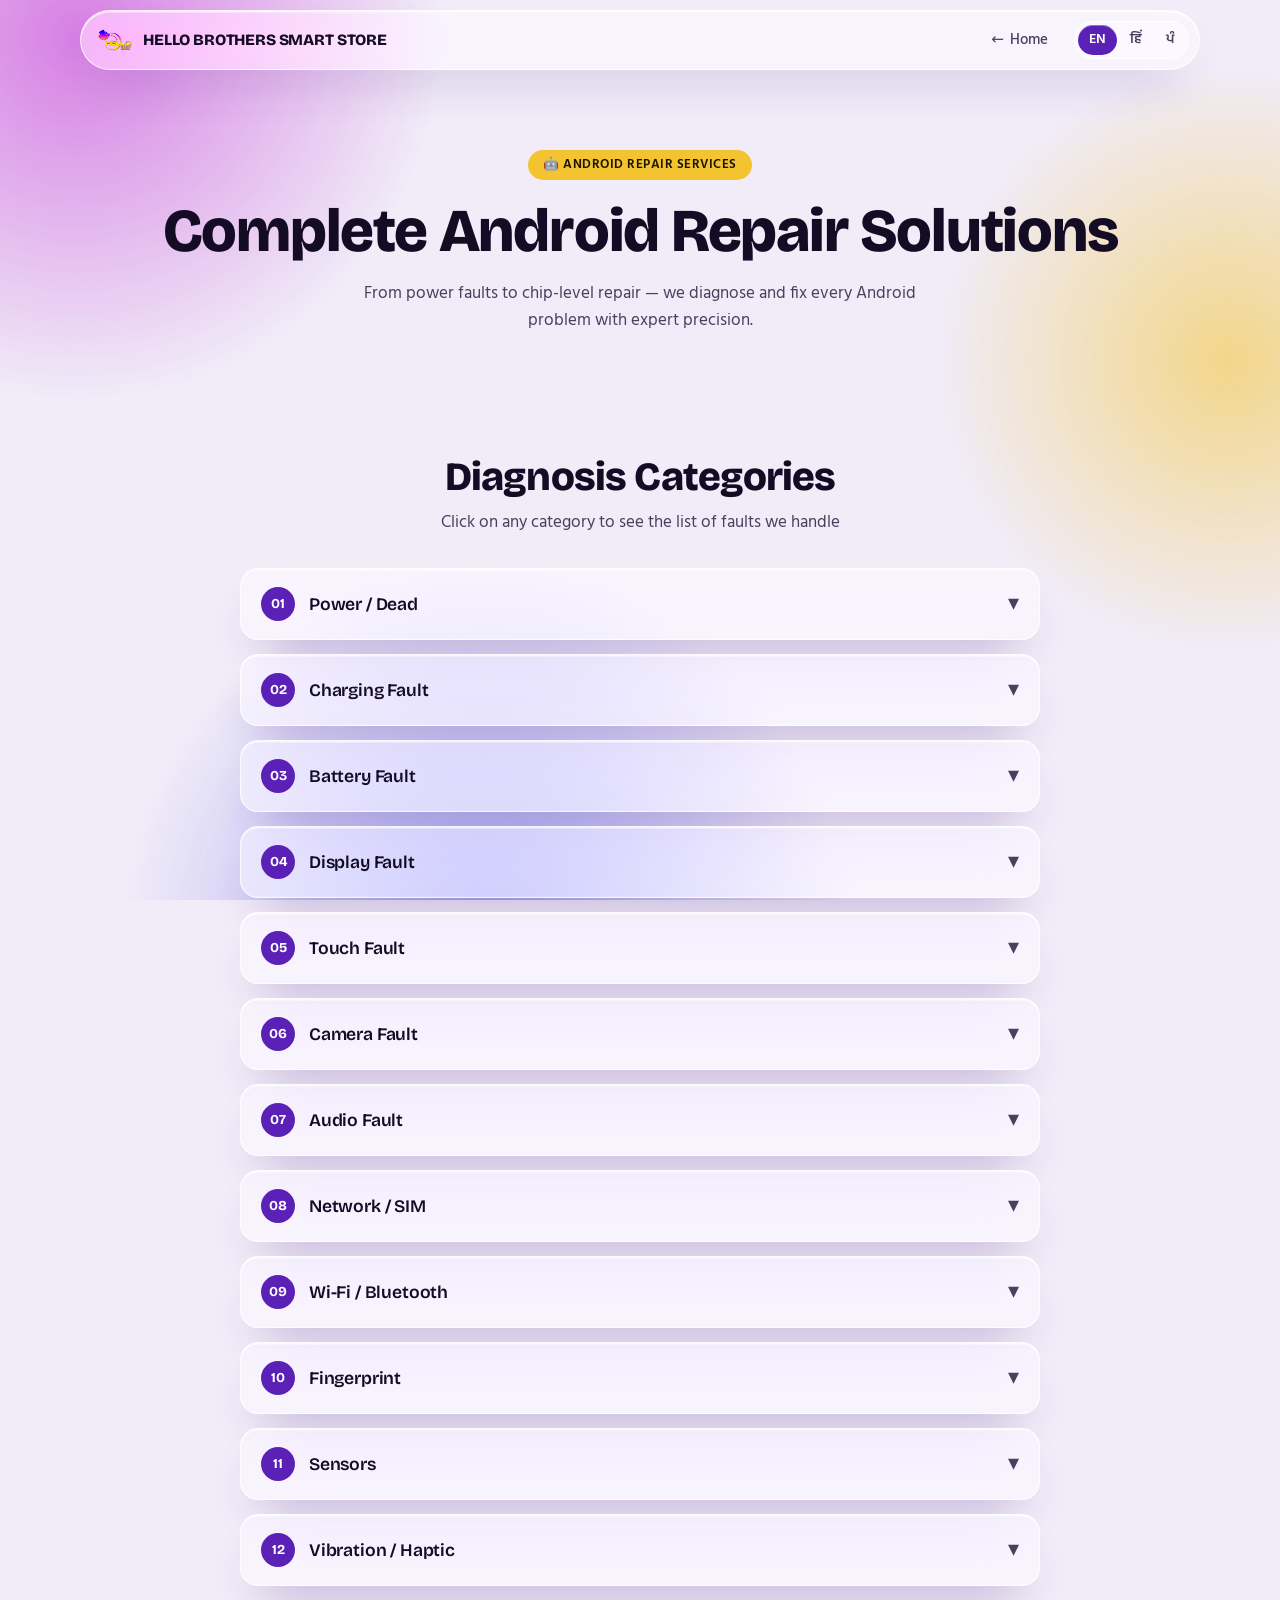
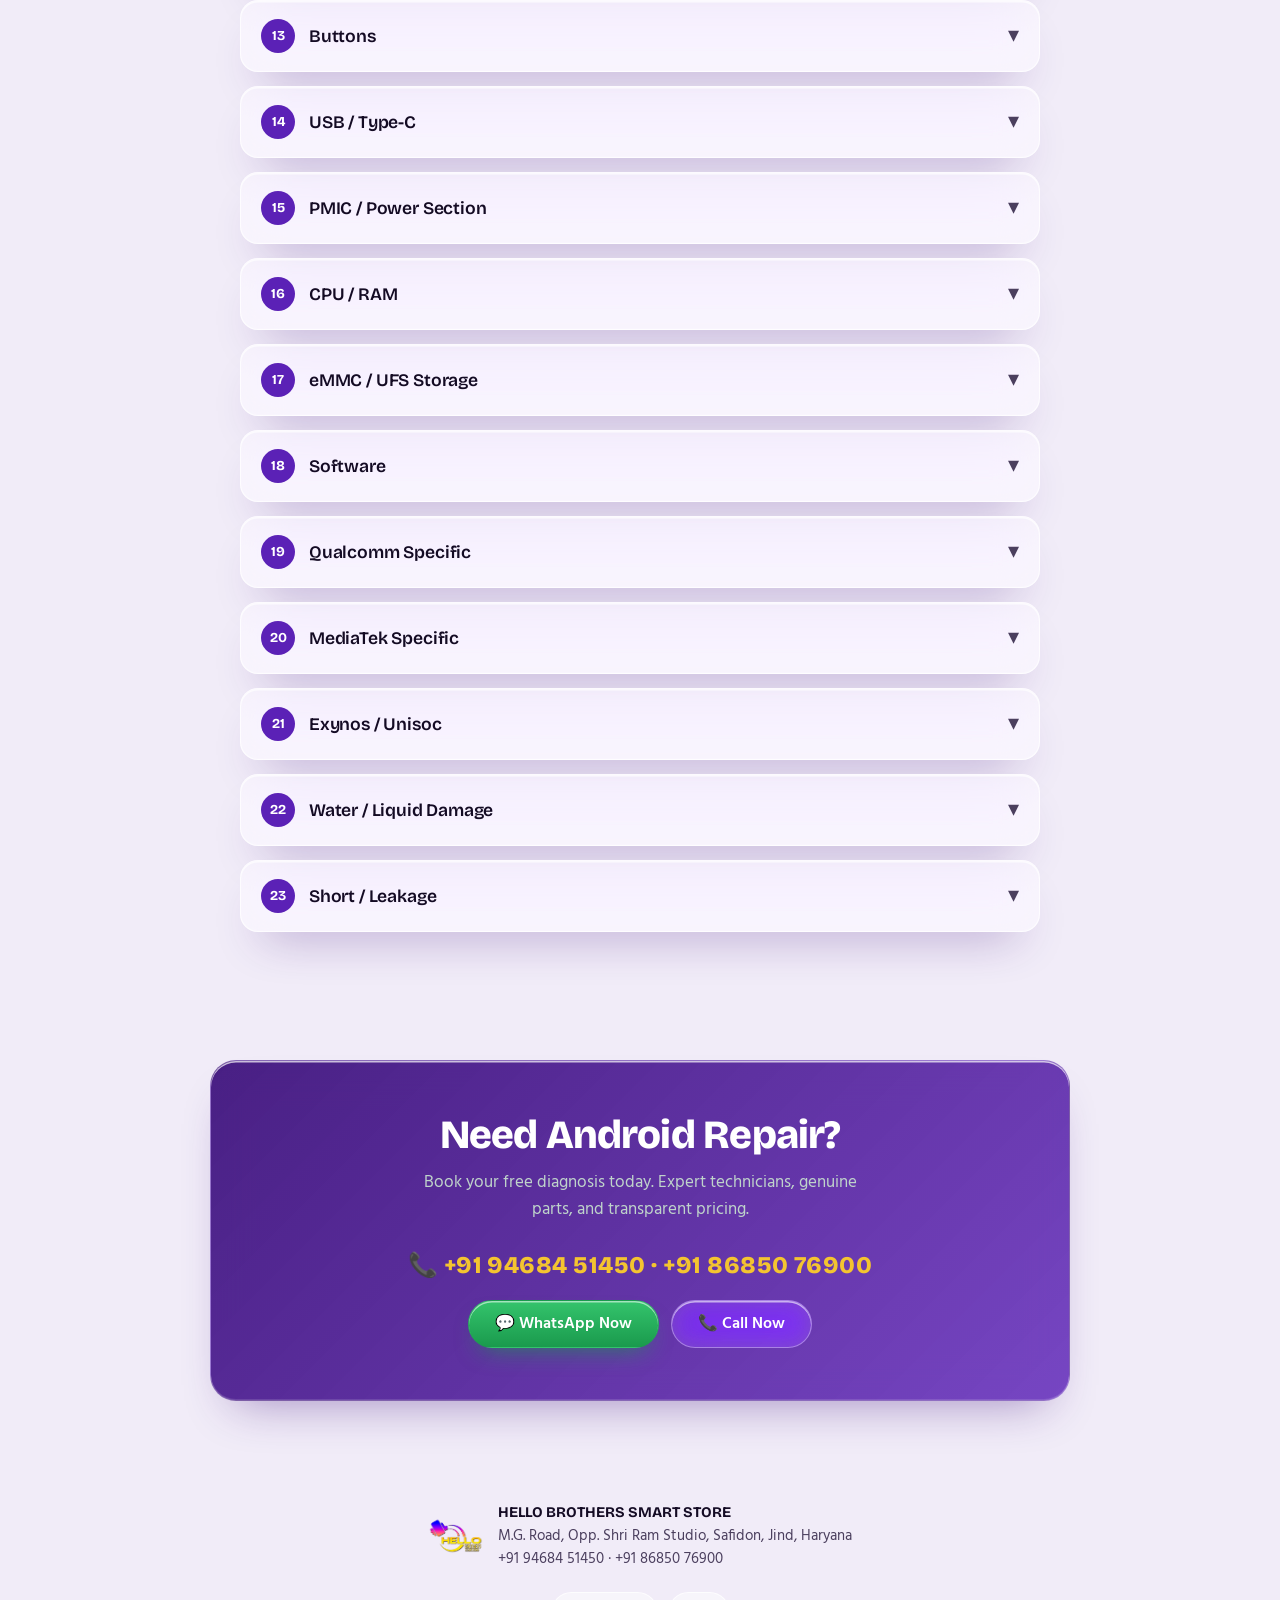
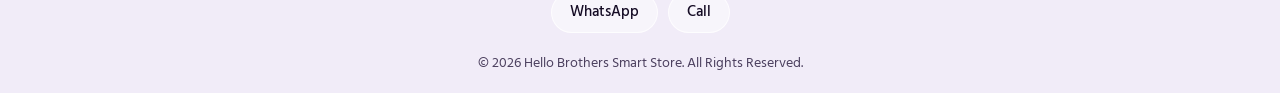
==== commit b3850d6d: "Fix phone number: 9468451460 -> 9468451450 Co-Authored-By: Claude Opus 5.5 <noreply@anthropic.com> C" ====
--- a/android-repair.html
+++ b/android-repair.html
@@ -36,7 +36,7 @@
   "url": "https://shreesawriyasolutions.github.io/hellobrothers-smartstore/android-repair.html",
   "logo": "https://shreesawriyasolutions.github.io/hellobrothers-smartstore/logo.png",
   "image": "https://shreesawriyasolutions.github.io/hellobrothers-smartstore/logo.png",
-  "telephone": ["+919468451460", "+918685076900"],
+  "telephone": ["+919468451450", "+918685076900"],
   "description": "Professional Android smartphone repair in Safidon, Haryana. Specialising in AMOLED displays, battery replacements, charging ports, PMIC, CPU reballing, and chip-level motherboard repair for all Android brands.",
   "address": {
     "@type": "PostalAddress",
@@ -111,7 +111,7 @@
             <li data-en="Qualcomm 9008 / EDL mode" data-hi="क्वालकॉम 9008 / EDL मोड" data-pa="ਕੁਆਲਕਾਮ 9008 / EDL ਮੋਡ">Qualcomm 9008 / EDL mode</li>
             <li data-en="MTK BROM/Preloader fault" data-hi="MTK BROM/Preloader फॉल्ट" data-pa="MTK BROM/Preloader ਫਾਲਟ">MTK BROM/Preloader fault</li>
           </ul>
-          <a href="https://wa.me/919468451460?text=Namaste%20Hello%20Brothers%20Smart%20Store%2C%20mujhe%20Android%20Power%20%2F%20Dead%20repair%20ke%20liye%20booking%20karni%20hai." target="_blank" class="book-btn" data-en="💬 Book Now" data-hi="💬 बुक करें" data-pa="💬 ਬੁੱਕ ਕਰੋ">💬 Book Now</a>
+          <a href="https://wa.me/919468451450?text=Namaste%20Hello%20Brothers%20Smart%20Store%2C%20mujhe%20Android%20Power%20%2F%20Dead%20repair%20ke%20liye%20booking%20karni%20hai." target="_blank" class="book-btn" data-en="💬 Book Now" data-hi="💬 बुक करें" data-pa="💬 ਬੁੱਕ ਕਰੋ">💬 Book Now</a>
         </div>
       </div>
     </div>
@@ -135,7 +135,7 @@
             <li data-en="USB data not working" data-hi="USB डेटा काम नहीं" data-pa="USB ਡੇਟਾ ਕੰਮ ਨਹੀਂ">USB data not working</li>
             <li data-en="Charging IC / Type-C section fault" data-hi="चार्जिंग IC / Type-C सेक्शन फॉल्ट" data-pa="ਚਾਰਜਿੰਗ IC / Type-C ਸੈਕਸ਼ਨ ਫਾਲਟ">Charging IC / Type-C section fault</li>
           </ul>
-          <a href="https://wa.me/919468451460?text=Namaste%20Hello%20Brothers%20Smart%20Store%2C%20mujhe%20Android%20Charging%20repair%20ke%20liye%20booking%20karni%20hai." target="_blank" class="book-btn">💬 Book Now</a>
+          <a href="https://wa.me/919468451450?text=Namaste%20Hello%20Brothers%20Smart%20Store%2C%20mujhe%20Android%20Charging%20repair%20ke%20liye%20booking%20karni%20hai." target="_blank" class="book-btn">💬 Book Now</a>
         </div>
       </div>
     </div>
@@ -157,7 +157,7 @@
             <li data-en="Battery heating" data-hi="बैटरी गर्म होना" data-pa="ਬੈਟਰੀ ਗਰਮ ਹੋਣਾ">Battery heating</li>
             <li data-en="Battery not detected" data-hi="बैटरी डिटेक्ट नहीं" data-pa="ਬੈਟਰੀ ਡਿਟੈਕਟ ਨਹੀਂ">Battery not detected</li>
           </ul>
-          <a href="https://wa.me/919468451460?text=Namaste%20Hello%20Brothers%20Smart%20Store%2C%20mujhe%20Android%20Battery%20repair%20ke%20liye%20booking%20karni%20hai." target="_blank" class="book-btn">💬 Book Now</a>
+          <a href="https://wa.me/919468451450?text=Namaste%20Hello%20Brothers%20Smart%20Store%2C%20mujhe%20Android%20Battery%20repair%20ke%20liye%20booking%20karni%20hai." target="_blank" class="book-btn">💬 Book Now</a>
         </div>
       </div>
     </div>
@@ -181,7 +181,7 @@
             <li data-en="Spots on display" data-hi="डिस्प्ले में स्पॉट्स" data-pa="ਡਿਸਪਲੇ ਵਿੱਚ ਸਪਾਟਸ">Spots on display</li>
             <li data-en="Display connector/line fault" data-hi="डिस्प्ले कनेक्टर/लाइन फॉल्ट" data-pa="ਡਿਸਪਲੇ ਕਨੈਕਟਰ/ਲਾਈਨ ਫਾਲਟ">Display connector/line fault</li>
           </ul>
-          <a href="https://wa.me/919468451460?text=Namaste%20Hello%20Brothers%20Smart%20Store%2C%20mujhe%20Android%20Display%20repair%20ke%20liye%20booking%20karni%20hai." target="_blank" class="book-btn">💬 Book Now</a>
+          <a href="https://wa.me/919468451450?text=Namaste%20Hello%20Brothers%20Smart%20Store%2C%20mujhe%20Android%20Display%20repair%20ke%20liye%20booking%20karni%20hai." target="_blank" class="book-btn">💬 Book Now</a>
         </div>
       </div>
     </div>
@@ -203,7 +203,7 @@
             <li data-en="Touch intermittent" data-hi="टच रुक-रुक कर" data-pa="ਟੱਚ ਰੁਕ-ਰੁਕ ਕੇ">Touch intermittent</li>
             <li data-en="Touch IC/line fault" data-hi="टच IC/लाइन फॉल्ट" data-pa="ਟੱਚ IC/ਲਾਈਨ ਫਾਲਟ">Touch IC/line fault</li>
           </ul>
-          <a href="https://wa.me/919468451460?text=Namaste%20Hello%20Brothers%20Smart%20Store%2C%20mujhe%20Android%20Touch%20repair%20ke%20liye%20booking%20karni%20hai." target="_blank" class="book-btn">💬 Book Now</a>
+          <a href="https://wa.me/919468451450?text=Namaste%20Hello%20Brothers%20Smart%20Store%2C%20mujhe%20Android%20Touch%20repair%20ke%20liye%20booking%20karni%20hai." target="_blank" class="book-btn">💬 Book Now</a>
         </div>
       </div>
     </div>
@@ -227,7 +227,7 @@
             <li data-en="Flash not working" data-hi="फ्लैश नहीं" data-pa="ਫਲੈਸ਼ ਨਹੀਂ">Flash not working</li>
             <li data-en="Restart on opening camera" data-hi="कैमरा खोलते ही रीस्टार्ट" data-pa="ਕੈਮਰਾ ਖੋਲ੍ਹਦੇ ਹੀ ਰੀਸਟਾਰਟ">Restart on opening camera</li>
           </ul>
-          <a href="https://wa.me/919468451460?text=Namaste%20Hello%20Brothers%20Smart%20Store%2C%20mujhe%20Android%20Camera%20repair%20ke%20liye%20booking%20karni%20hai." target="_blank" class="book-btn">💬 Book Now</a>
+          <a href="https://wa.me/919468451450?text=Namaste%20Hello%20Brothers%20Smart%20Store%2C%20mujhe%20Android%20Camera%20repair%20ke%20liye%20booking%20karni%20hai." target="_blank" class="book-btn">💬 Book Now</a>
         </div>
       </div>
     </div>
@@ -250,7 +250,7 @@
             <li data-en="Headphone/USB audio problem" data-hi="हेडफोन/USB ऑडियो समस्या" data-pa="ਹੈੱਡਫੋਨ/USB ਆਡੀਓ ਸਮੱਸਿਆ">Headphone/USB audio problem</li>
             <li data-en="Audio IC/codec fault" data-hi="ऑडियो IC/codec फॉल्ट" data-pa="ਆਡੀਓ IC/codec ਫਾਲਟ">Audio IC/codec fault</li>
           </ul>
-          <a href="https://wa.me/919468451460?text=Namaste%20Hello%20Brothers%20Smart%20Store%2C%20mujhe%20Android%20Audio%20repair%20ke%20liye%20booking%20karni%20hai." target="_blank" class="book-btn">💬 Book Now</a>
+          <a href="https://wa.me/919468451450?text=Namaste%20Hello%20Brothers%20Smart%20Store%2C%20mujhe%20Android%20Audio%20repair%20ke%20liye%20booking%20karni%20hai." target="_blank" class="book-btn">💬 Book Now</a>
         </div>
       </div>
     </div>
@@ -275,7 +275,7 @@
             <li data-en="No 4G/5G" data-hi="4G/5G नहीं" data-pa="4G/5G ਨਹੀਂ">No 4G/5G</li>
             <li data-en="Weak signal" data-hi="कमजोर सिग्नल" data-pa="ਕਮਜ਼ੋਰ ਸਿਗਨਲ">Weak signal</li>
           </ul>
-          <a href="https://wa.me/919468451460?text=Namaste%20Hello%20Brothers%20Smart%20Store%2C%20mujhe%20Android%20Network%20repair%20ke%20liye%20booking%20karni%20hai." target="_blank" class="book-btn">💬 Book Now</a>
+          <a href="https://wa.me/919468451450?text=Namaste%20Hello%20Brothers%20Smart%20Store%2C%20mujhe%20Android%20Network%20repair%20ke%20liye%20booking%20karni%20hai." target="_blank" class="book-btn">💬 Book Now</a>
         </div>
       </div>
     </div>
@@ -297,7 +297,7 @@
             <li data-en="Bluetooth range low" data-hi="ब्लूटूथ रेंज कम" data-pa="ਬਲੂਟੁੱਥ ਰੇਂਜ ਘੱਟ">Bluetooth range low</li>
             <li data-en="Wi-Fi/Bluetooth IC/line fault" data-hi="वाई-फाई/ब्लूटूथ IC/लाइन फॉल्ट" data-pa="ਵਾਈ-ਫਾਈ/ਬਲੂਟੁੱਥ IC/ਲਾਈਨ ਫਾਲਟ">Wi-Fi/Bluetooth IC/line fault</li>
           </ul>
-          <a href="https://wa.me/919468451460?text=Namaste%20Hello%20Brothers%20Smart%20Store%2C%20mujhe%20Android%20Wi-Fi%20repair%20ke%20liye%20booking%20karni%20hai." target="_blank" class="book-btn">💬 Book Now</a>
+          <a href="https://wa.me/919468451450?text=Namaste%20Hello%20Brothers%20Smart%20Store%2C%20mujhe%20Android%20Wi-Fi%20repair%20ke%20liye%20booking%20karni%20hai." target="_blank" class="book-btn">💬 Book Now</a>
         </div>
       </div>
     </div>
@@ -318,7 +318,7 @@
             <li data-en="Under-display fingerprint fault" data-hi="अंडर-डिस्प्ले फिंगरप्रिंट फॉल्ट" data-pa="ਅੰਡਰ-ਡਿਸਪਲੇ ਫਿੰਗਰਪ੍ਰਿੰਟ ਫਾਲਟ">Under-display fingerprint fault</li>
             <li data-en="Fingerprint flex/connector fault" data-hi="फिंगरप्रिंट फ्लेक्स/कनेक्टर फॉल्ट" data-pa="ਫਿੰਗਰਪ੍ਰਿੰਟ ਫਲੈਕਸ/ਕਨੈਕਟਰ ਫਾਲਟ">Fingerprint flex/connector fault</li>
           </ul>
-          <a href="https://wa.me/919468451460?text=Namaste%20Hello%20Brothers%20Smart%20Store%2C%20mujhe%20Android%20Fingerprint%20repair%20ke%20liye%20booking%20karni%20hai." target="_blank" class="book-btn">💬 Book Now</a>
+          <a href="https://wa.me/919468451450?text=Namaste%20Hello%20Brothers%20Smart%20Store%2C%20mujhe%20Android%20Fingerprint%20repair%20ke%20liye%20booking%20karni%20hai." target="_blank" class="book-btn">💬 Book Now</a>
         </div>
       </div>
     </div>
@@ -342,7 +342,7 @@
             <li data-en="Barometer" data-hi="बैरोमीटर" data-pa="ਬੈਰੋਮੀਟਰ">Barometer</li>
             <li data-en="Hall sensor" data-hi="हॉल सेंसर" data-pa="ਹਾਲ ਸੈਂਸਰ">Hall sensor</li>
           </ul>
-          <a href="https://wa.me/919468451460?text=Namaste%20Hello%20Brothers%20Smart%20Store%2C%20mujhe%20Android%20Sensor%20repair%20ke%20liye%20booking%20karni%20hai." target="_blank" class="book-btn">💬 Book Now</a>
+          <a href="https://wa.me/919468451450?text=Namaste%20Hello%20Brothers%20Smart%20Store%2C%20mujhe%20Android%20Sensor%20repair%20ke%20liye%20booking%20karni%20hai." target="_blank" class="book-btn">💬 Book Now</a>
         </div>
       </div>
     </div>
@@ -362,7 +362,7 @@
             <li data-en="Vibration weak" data-hi="वाइब्रेशन कमजोर" data-pa="ਵਾਈਬ੍ਰੇਸ਼ਨ ਕਮਜ਼ੋਰ">Vibration weak</li>
             <li data-en="Motor/flex/driver fault" data-hi="मोटर/फ्लेक्स/ड्राइवर फॉल्ट" data-pa="ਮੋਟਰ/ਫਲੈਕਸ/ਡਰਾਈਵਰ ਫਾਲਟ">Motor/flex/driver fault</li>
           </ul>
-          <a href="https://wa.me/919468451460?text=Namaste%20Hello%20Brothers%20Smart%20Store%2C%20mujhe%20Android%20Vibration%20repair%20ke%20liye%20booking%20karni%20hai." target="_blank" class="book-btn">💬 Book Now</a>
+          <a href="https://wa.me/919468451450?text=Namaste%20Hello%20Brothers%20Smart%20Store%2C%20mujhe%20Android%20Vibration%20repair%20ke%20liye%20booking%20karni%20hai." target="_blank" class="book-btn">💬 Book Now</a>
         </div>
       </div>
     </div>
@@ -383,7 +383,7 @@
             <li data-en="Fingerprint button" data-hi="फिंगरप्रिंट बटन" data-pa="ਫਿੰਗਰਪ੍ਰਿੰਟ ਬਟਨ">Fingerprint button</li>
             <li data-en="Flex/connector/line fault" data-hi="फ्लेक्स/कनेक्टर/लाइन फॉल्ट" data-pa="ਫਲੈਕਸ/ਕਨੈਕਟਰ/ਲਾਈਨ ਫਾਲਟ">Flex/connector/line fault</li>
           </ul>
-          <a href="https://wa.me/919468451460?text=Namaste%20Hello%20Brothers%20Smart%20Store%2C%20mujhe%20Android%20Button%20repair%20ke%20liye%20booking%20karni%20hai." target="_blank" class="book-btn">💬 Book Now</a>
+          <a href="https://wa.me/919468451450?text=Namaste%20Hello%20Brothers%20Smart%20Store%2C%20mujhe%20Android%20Button%20repair%20ke%20liye%20booking%20karni%20hai." target="_blank" class="book-btn">💬 Book Now</a>
         </div>
       </div>
     </div>
@@ -408,7 +408,7 @@
             <li data-en="VBUS" data-hi="VBUS" data-pa="VBUS">VBUS</li>
             <li data-en="USB protection/IC" data-hi="USB प्रोटेक्शन/IC" data-pa="USB ਸੁਰੱਖਿਆ/IC">USB protection/IC</li>
           </ul>
-          <a href="https://wa.me/919468451460?text=Namaste%20Hello%20Brothers%20Smart%20Store%2C%20mujhe%20Android%20USB%20repair%20ke%20liye%20booking%20karni%20hai." target="_blank" class="book-btn">💬 Book Now</a>
+          <a href="https://wa.me/919468451450?text=Namaste%20Hello%20Brothers%20Smart%20Store%2C%20mujhe%20Android%20USB%20repair%20ke%20liye%20booking%20karni%20hai." target="_blank" class="book-btn">💬 Book Now</a>
         </div>
       </div>
     </div>
@@ -431,7 +431,7 @@
             <li data-en="PMIC heating" data-hi="PMIC गर्म" data-pa="PMIC ਗਰਮ">PMIC heating</li>
             <li data-en="Shorted power rail" data-hi="शॉर्टेड पावर रेल" data-pa="ਸ਼ਾਰਟਡ ਪਾਵਰ ਰੇਲ">Shorted power rail</li>
           </ul>
-          <a href="https://wa.me/919468451460?text=Namaste%20Hello%20Brothers%20Smart%20Store%2C%20mujhe%20Android%20PMIC%20repair%20ke%20liye%20booking%20karni%20hai." target="_blank" class="book-btn">💬 Book Now</a>
+          <a href="https://wa.me/919468451450?text=Namaste%20Hello%20Brothers%20Smart%20Store%2C%20mujhe%20Android%20PMIC%20repair%20ke%20liye%20booking%20karni%20hai." target="_blank" class="book-btn">💬 Book Now</a>
         </div>
       </div>
     </div>
@@ -453,7 +453,7 @@
             <li data-en="No display" data-hi="नो डिस्प्ले" data-pa="ਨੋ ਡਿਸਪਲੇ">No display</li>
             <li data-en="CPU/RAM communication fault" data-hi="CPU/RAM कम्युनिकेशन फॉल्ट" data-pa="CPU/RAM ਕਮਿਊਨੀਕੇਸ਼ਨ ਫਾਲਟ">CPU/RAM communication fault</li>
           </ul>
-          <a href="https://wa.me/919468451460?text=Namaste%20Hello%20Brothers%20Smart%20Store%2C%20mujhe%20Android%20CPU%20repair%20ke%20liye%20booking%20karni%20hai." target="_blank" class="book-btn">💬 Book Now</a>
+          <a href="https://wa.me/919468451450?text=Namaste%20Hello%20Brothers%20Smart%20Store%2C%20mujhe%20Android%20CPU%20repair%20ke%20liye%20booking%20karni%20hai." target="_blank" class="book-btn">💬 Book Now</a>
         </div>
       </div>
     </div>
@@ -476,7 +476,7 @@
             <li data-en="Read/write failure" data-hi="रीड/राइट फेल" data-pa="ਰੀਡ/ਰਾਈਟ ਫੇਲ">Read/write failure</li>
             <li data-en="UFS/eMMC related dead" data-hi="UFS/eMMC संबंधी डेड" data-pa="UFS/eMMC ਸੰਬੰਧੀ ਡੈੱਡ">UFS/eMMC related dead</li>
           </ul>
-          <a href="https://wa.me/919468451460?text=Namaste%20Hello%20Brothers%20Smart%20Store%2C%20mujhe%20Android%20eMMC%20UFS%20repair%20ke%20liye%20booking%20karni%20hai." target="_blank" class="book-btn">💬 Book Now</a>
+          <a href="https://wa.me/919468451450?text=Namaste%20Hello%20Brothers%20Smart%20Store%2C%20mujhe%20Android%20eMMC%20UFS%20repair%20ke%20liye%20booking%20karni%20hai." target="_blank" class="book-btn">💬 Book Now</a>
         </div>
       </div>
     </div>
@@ -501,7 +501,7 @@
             <li data-en="FRP" data-hi="FRP" data-pa="FRP">FRP</li>
             <li data-en="OTA update failure" data-hi="OTA अपडेट फेल" data-pa="OTA ਅਪਡੇਟ ਫੇਲ">OTA update failure</li>
           </ul>
-          <a href="https://wa.me/919468451460?text=Namaste%20Hello%20Brothers%20Smart%20Store%2C%20mujhe%20Android%20Software%20repair%20ke%20liye%20booking%20karni%20hai." target="_blank" class="book-btn">💬 Book Now</a>
+          <a href="https://wa.me/919468451450?text=Namaste%20Hello%20Brothers%20Smart%20Store%2C%20mujhe%20Android%20Software%20repair%20ke%20liye%20booking%20karni%20hai." target="_blank" class="book-btn">💬 Book Now</a>
         </div>
       </div>
     </div>
@@ -526,7 +526,7 @@
             <li data-en="AP/CP communication" data-hi="AP/CP कम्युनिकेशन" data-pa="AP/CP ਕਮਿਊਨੀਕੇਸ਼ਨ">AP/CP communication</li>
             <li data-en="Baseband" data-hi="बेसबैंड" data-pa="ਬੇਸਬੈਂਡ">Baseband</li>
           </ul>
-          <a href="https://wa.me/919468451460?text=Namaste%20Hello%20Brothers%20Smart%20Store%2C%20mujhe%20Qualcomm%20Android%20repair%20ke%20liye%20booking%20karni%20hai." target="_blank" class="book-btn">💬 Book Now</a>
+          <a href="https://wa.me/919468451450?text=Namaste%20Hello%20Brothers%20Smart%20Store%2C%20mujhe%20Qualcomm%20Android%20repair%20ke%20liye%20booking%20karni%20hai." target="_blank" class="book-btn">💬 Book Now</a>
         </div>
       </div>
     </div>
@@ -550,7 +550,7 @@
             <li data-en="PMIC" data-hi="PMIC" data-pa="PMIC">PMIC</li>
             <li data-en="CPU power section" data-hi="CPU पावर सेक्शन" data-pa="CPU ਪਾਵਰ ਸੈਕਸ਼ਨ">CPU power section</li>
           </ul>
-          <a href="https://wa.me/919468451460?text=Namaste%20Hello%20Brothers%20Smart%20Store%2C%20mujhe%20MediaTek%20Android%20repair%20ke%20liye%20booking%20karni%20hai." target="_blank" class="book-btn">💬 Book Now</a>
+          <a href="https://wa.me/919468451450?text=Namaste%20Hello%20Brothers%20Smart%20Store%2C%20mujhe%20MediaTek%20Android%20repair%20ke%20liye%20booking%20karni%20hai." target="_blank" class="book-btn">💬 Book Now</a>
         </div>
       </div>
     </div>
@@ -573,7 +573,7 @@
             <li data-en="CPU power rails" data-hi="CPU पावर रेल" data-pa="CPU ਪਾਵਰ ਰੇਲ">CPU power rails</li>
             <li data-en="Communication faults" data-hi="कम्युनिकेशन फॉल्ट" data-pa="ਕਮਿਊਨੀਕੇਸ਼ਨ ਫਾਲਟ">Communication faults</li>
           </ul>
-          <a href="https://wa.me/919468451460?text=Namaste%20Hello%20Brothers%20Smart%20Store%2C%20mujhe%20Exynos%20Unisoc%20repair%20ke%20liye%20booking%20karni%20hai." target="_blank" class="book-btn">💬 Book Now</a>
+          <a href="https://wa.me/919468451450?text=Namaste%20Hello%20Brothers%20Smart%20Store%2C%20mujhe%20Exynos%20Unisoc%20repair%20ke%20liye%20booking%20karni%20hai." target="_blank" class="book-btn">💬 Book Now</a>
         </div>
       </div>
     </div>
@@ -596,7 +596,7 @@
             <li data-en="Network failure" data-hi="नेटवर्क फेल" data-pa="ਨੈੱਟਵਰਕ ਫੇਲ">Network failure</li>
             <li data-en="Multiple functions dead" data-hi="कई फंक्शन डेड" data-pa="ਕਈ ਫੰਕਸ਼ਨ ਡੈੱਡ">Multiple functions dead</li>
           </ul>
-          <a href="https://wa.me/919468451460?text=Namaste%20Hello%20Brothers%20Smart%20Store%2C%20mujhe%20Android%20Water%20Damage%20repair%20ke%20liye%20booking%20karni%20hai." target="_blank" class="book-btn">💬 Book Now</a>
+          <a href="https://wa.me/919468451450?text=Namaste%20Hello%20Brothers%20Smart%20Store%2C%20mujhe%20Android%20Water%20Damage%20repair%20ke%20liye%20booking%20karni%20hai." target="_blank" class="book-btn">💬 Book Now</a>
         </div>
       </div>
     </div>
@@ -618,7 +618,7 @@
             <li data-en="IC internal short" data-hi="IC इंटरनल शॉर्ट" data-pa="IC ਅੰਦਰੂਨੀ ਸ਼ਾਰਟ">IC internal short</li>
             <li data-en="Heating component" data-hi="हीटिंग कंपोनेंट" data-pa="ਹੀਟਿੰਗ ਕੰਪੋਨੈਂਟ">Heating component</li>
           </ul>
-          <a href="https://wa.me/919468451460?text=Namaste%20Hello%20Brothers%20Smart%20Store%2C%20mujhe%20Android%20Short%20repair%20ke%20liye%20booking%20karni%20hai." target="_blank" class="book-btn">💬 Book Now</a>
+          <a href="https://wa.me/919468451450?text=Namaste%20Hello%20Brothers%20Smart%20Store%2C%20mujhe%20Android%20Short%20repair%20ke%20liye%20booking%20karni%20hai." target="_blank" class="book-btn">💬 Book Now</a>
         </div>
       </div>
     </div>
@@ -631,10 +631,10 @@
   <div class="cta-section">
     <h2 data-en="Need Android Repair?" data-hi="एंड्रॉयड रिपेयर चाहिए?" data-pa="ਐਂਡਰਾਇਡ ਰਿਪੇਅਰ ਚਾਹੀਦਾ ਹੈ?">Need Android Repair?</h2>
     <p data-en="Book your free diagnosis today. Expert technicians, genuine parts, and transparent pricing." data-hi="आज ही अपना मुफ्त डायग्नोसिस बुक करें। एक्सपर्ट टेक्नीशियन, असली पार्ट्स और पारदर्शी कीमत।" data-pa="ਅੱਜ ਹੀ ਆਪਣਾ ਮੁਫ਼ਤ ਡਾਇਗਨੋਸਿਸ ਬੁੱਕ ਕਰੋ। ਮਾਹਿਰ ਟੈਕਨੀਸ਼ੀਅਨ, ਅਸਲੀ ਪਾਰਟਸ ਅਤੇ ਪਾਰਦਰਸ਼ੀ ਕੀਮਤ।">Book your free diagnosis today.</p>
-    <div class="phone">📞 +91 94684 51460 · +91 86850 76900</div>
+    <div class="phone">📞 +91 94684 51450 · +91 86850 76900</div>
     <div class="cta-buttons">
-      <a href="https://wa.me/919468451460?text=Namaste%20Hello%20Brothers%20Smart%20Store%2C%20mujhe%20Android%20Repair%20ke%20liye%20booking%20karni%20hai." class="btn btn-green" data-en="💬 WhatsApp Now" data-hi="💬 WhatsApp करें" data-pa="💬 WhatsApp ਕਰੋ">💬 WhatsApp Now</a>
-      <a href="tel:+919468451460" class="btn btn-outline" data-en="📞 Call Now" data-hi="📞 कॉल करें" data-pa="📞 ਕਾਲ ਕਰੋ">📞 Call Now</a>
+      <a href="https://wa.me/919468451450?text=Namaste%20Hello%20Brothers%20Smart%20Store%2C%20mujhe%20Android%20Repair%20ke%20liye%20booking%20karni%20hai." class="btn btn-green" data-en="💬 WhatsApp Now" data-hi="💬 WhatsApp करें" data-pa="💬 WhatsApp ਕਰੋ">💬 WhatsApp Now</a>
+      <a href="tel:+919468451450" class="btn btn-outline" data-en="📞 Call Now" data-hi="📞 कॉल करें" data-pa="📞 ਕਾਲ ਕਰੋ">📞 Call Now</a>
     </div>
   </div>
 </section>
@@ -642,10 +642,10 @@
 <!-- FOOTER -->
 <footer>
   <div class="wrap foot">
-    <div class="fb"><img src="logo.png" alt="Hello Brothers Smart Store" width="56" height="56"><div><b>HELLO BROTHERS SMART STORE</b><span>M.G. Road, Opp. Shri Ram Studio, Safidon, Jind, Haryana</span><span>+91 94684 51460 &middot; +91 86850 76900</span></div></div>
+    <div class="fb"><img src="logo.png" alt="Hello Brothers Smart Store" width="56" height="56"><div><b>HELLO BROTHERS SMART STORE</b><span>M.G. Road, Opp. Shri Ram Studio, Safidon, Jind, Haryana</span><span>+91 94684 51450 &middot; +91 86850 76900</span></div></div>
     <div class="social">
-      <a href="https://wa.me/919468451460" target="_blank" rel="noopener">WhatsApp</a>
-      <a href="tel:+919468451460">Call</a>
+      <a href="https://wa.me/919468451450" target="_blank" rel="noopener">WhatsApp</a>
+      <a href="tel:+919468451450">Call</a>
     </div>
     <span class="copy">© 2026 Hello Brothers Smart Store. All Rights Reserved.</span>
   </div>
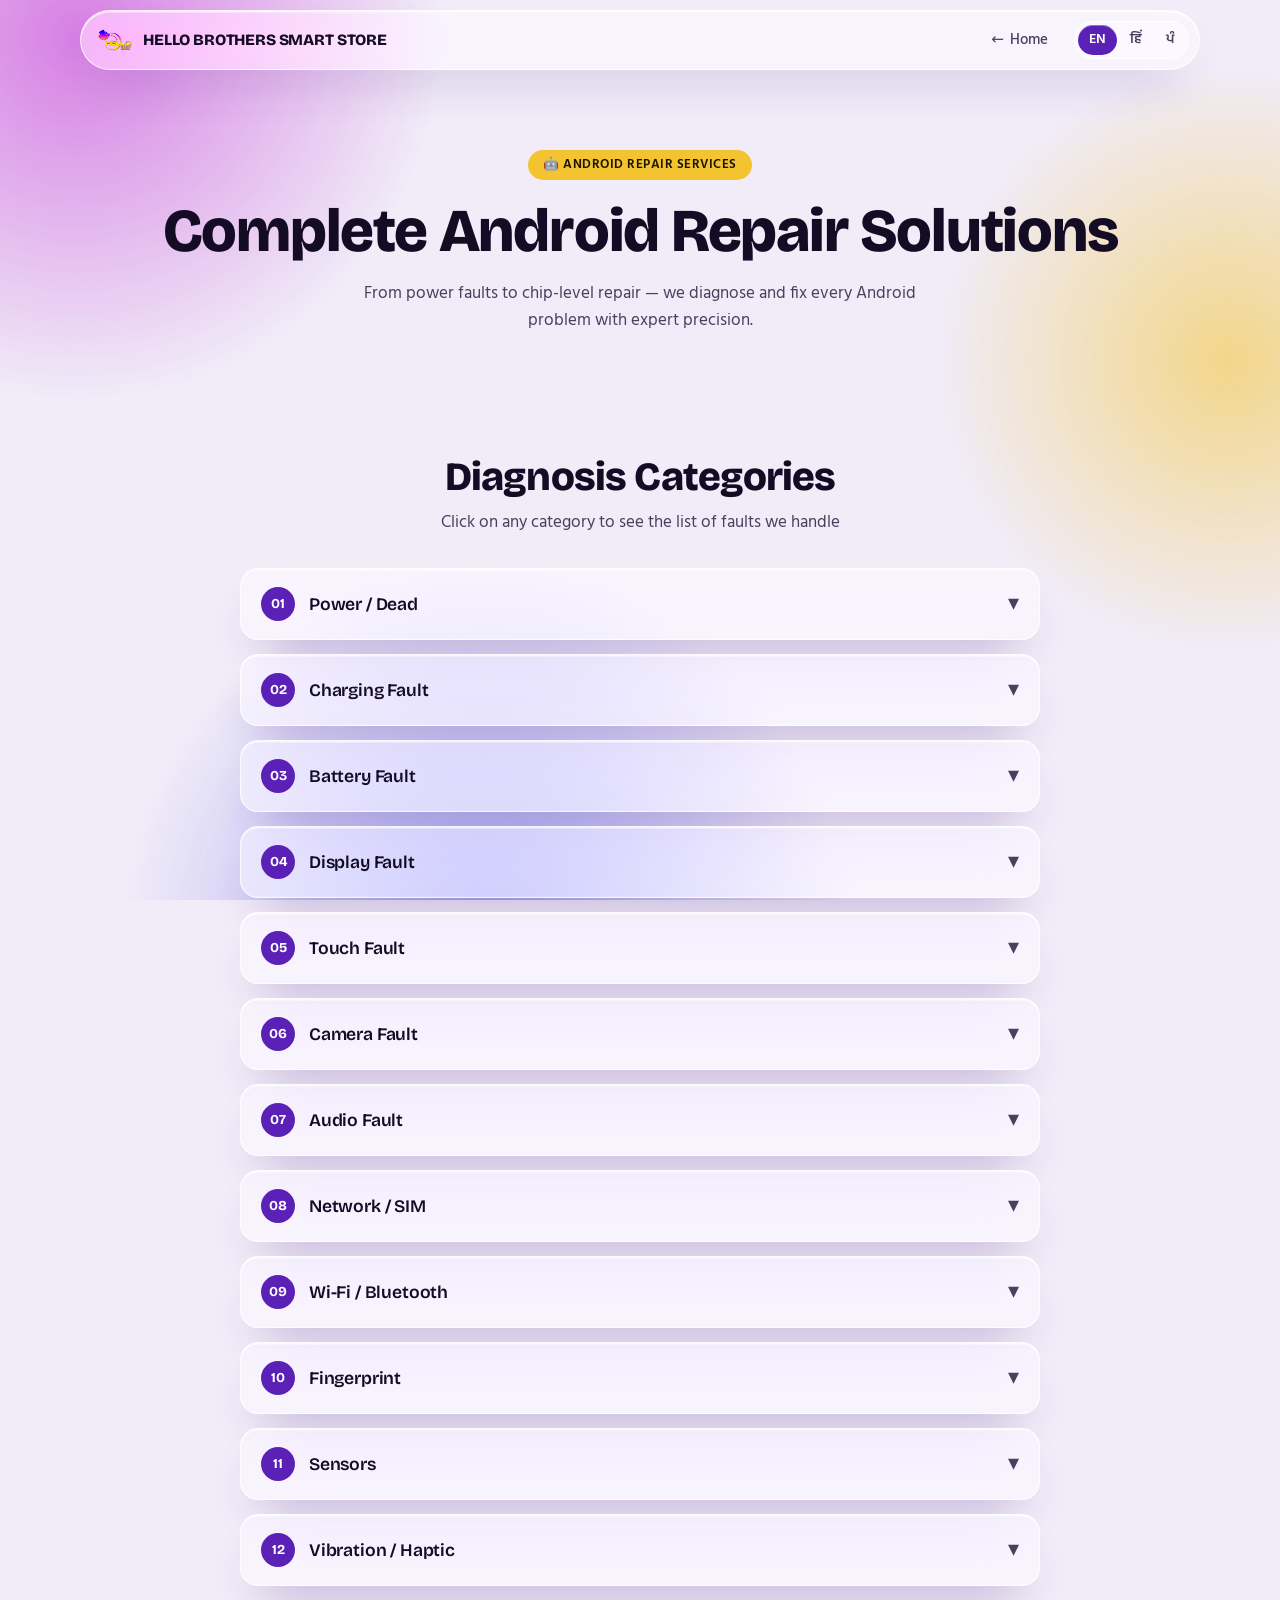
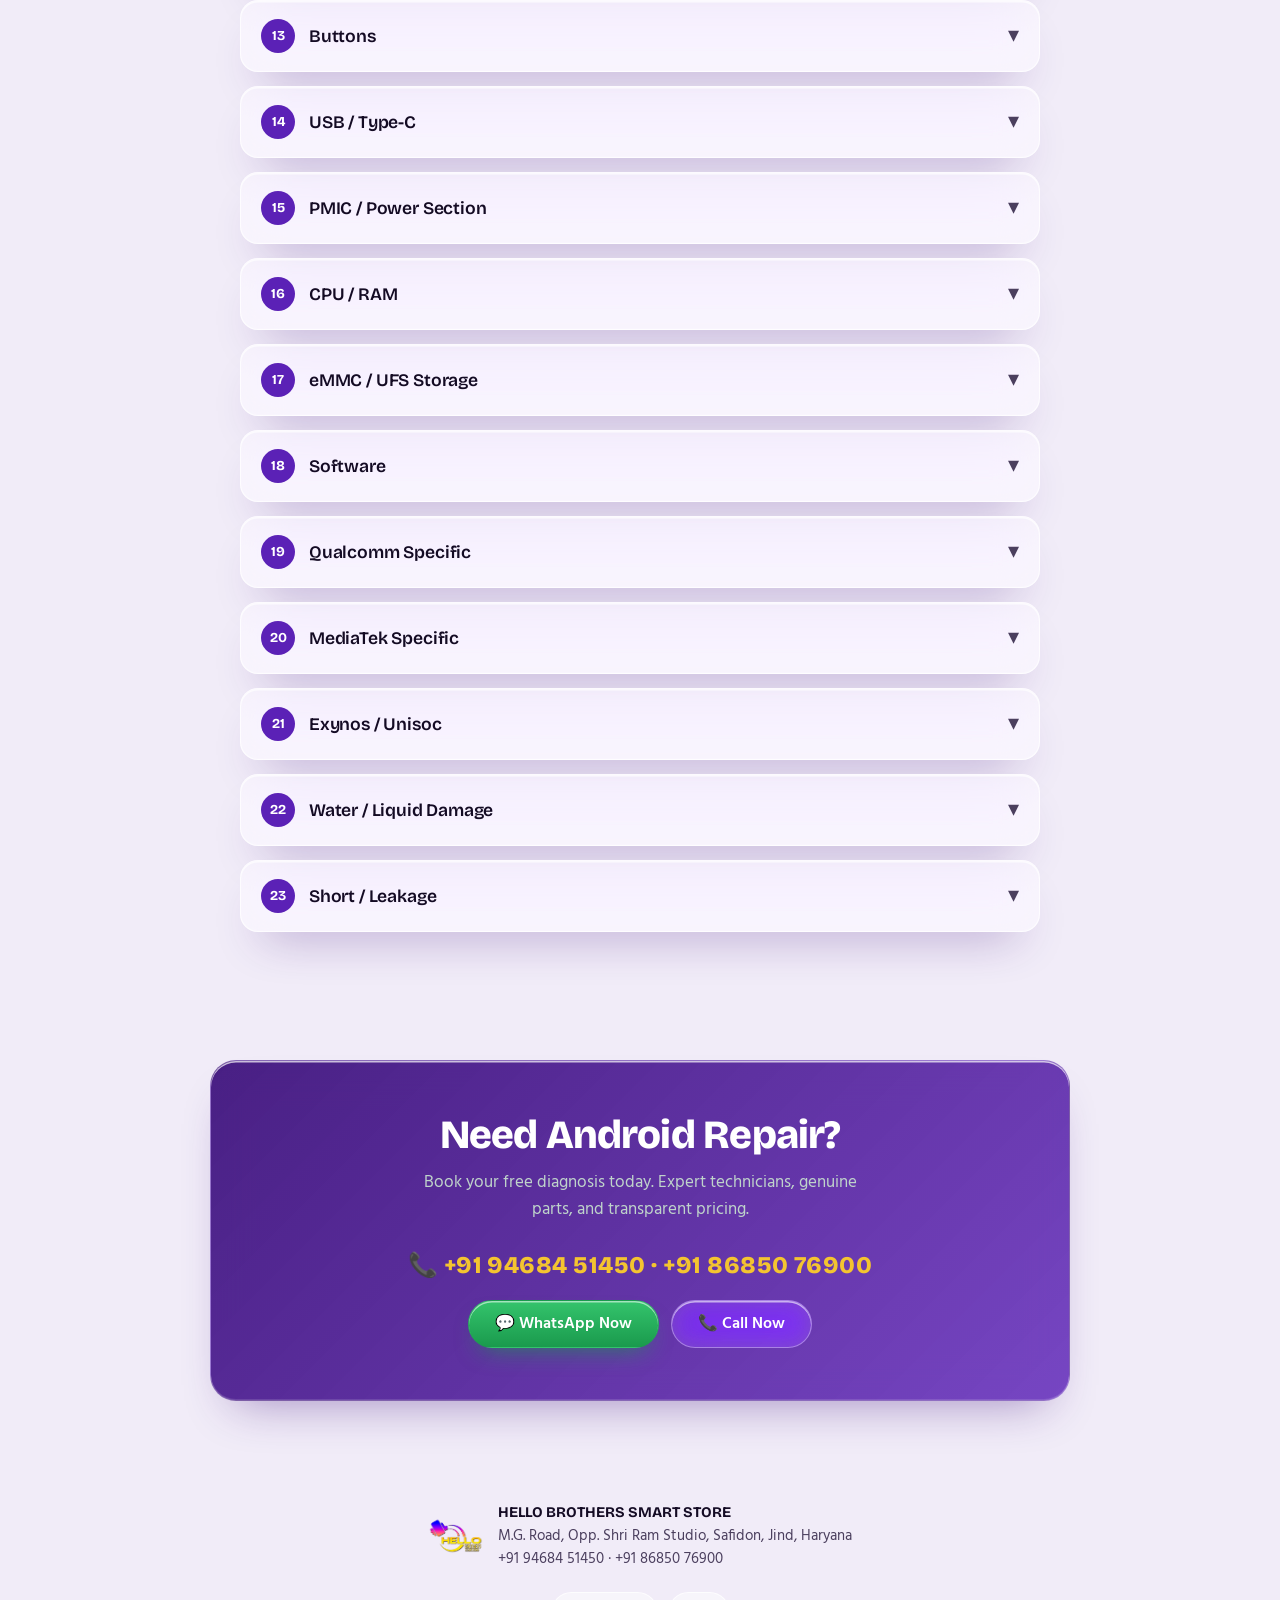
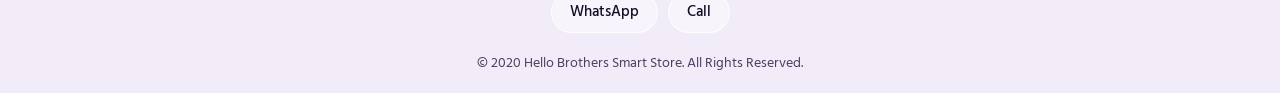
==== commit f89b419d: "Copyright year 2020 Co-Authored-By: Claude Opus 5.5 <noreply@anthropic.com> Claude-Session: https://" ====
--- a/android-repair.html
+++ b/android-repair.html
@@ -647,7 +647,7 @@
       <a href="https://wa.me/919468451450" target="_blank" rel="noopener">WhatsApp</a>
       <a href="tel:+919468451450">Call</a>
     </div>
-    <span class="copy">© 2026 Hello Brothers Smart Store. All Rights Reserved.</span>
+    <span class="copy">© 2020 Hello Brothers Smart Store. All Rights Reserved.</span>
   </div>
 </footer>
 
